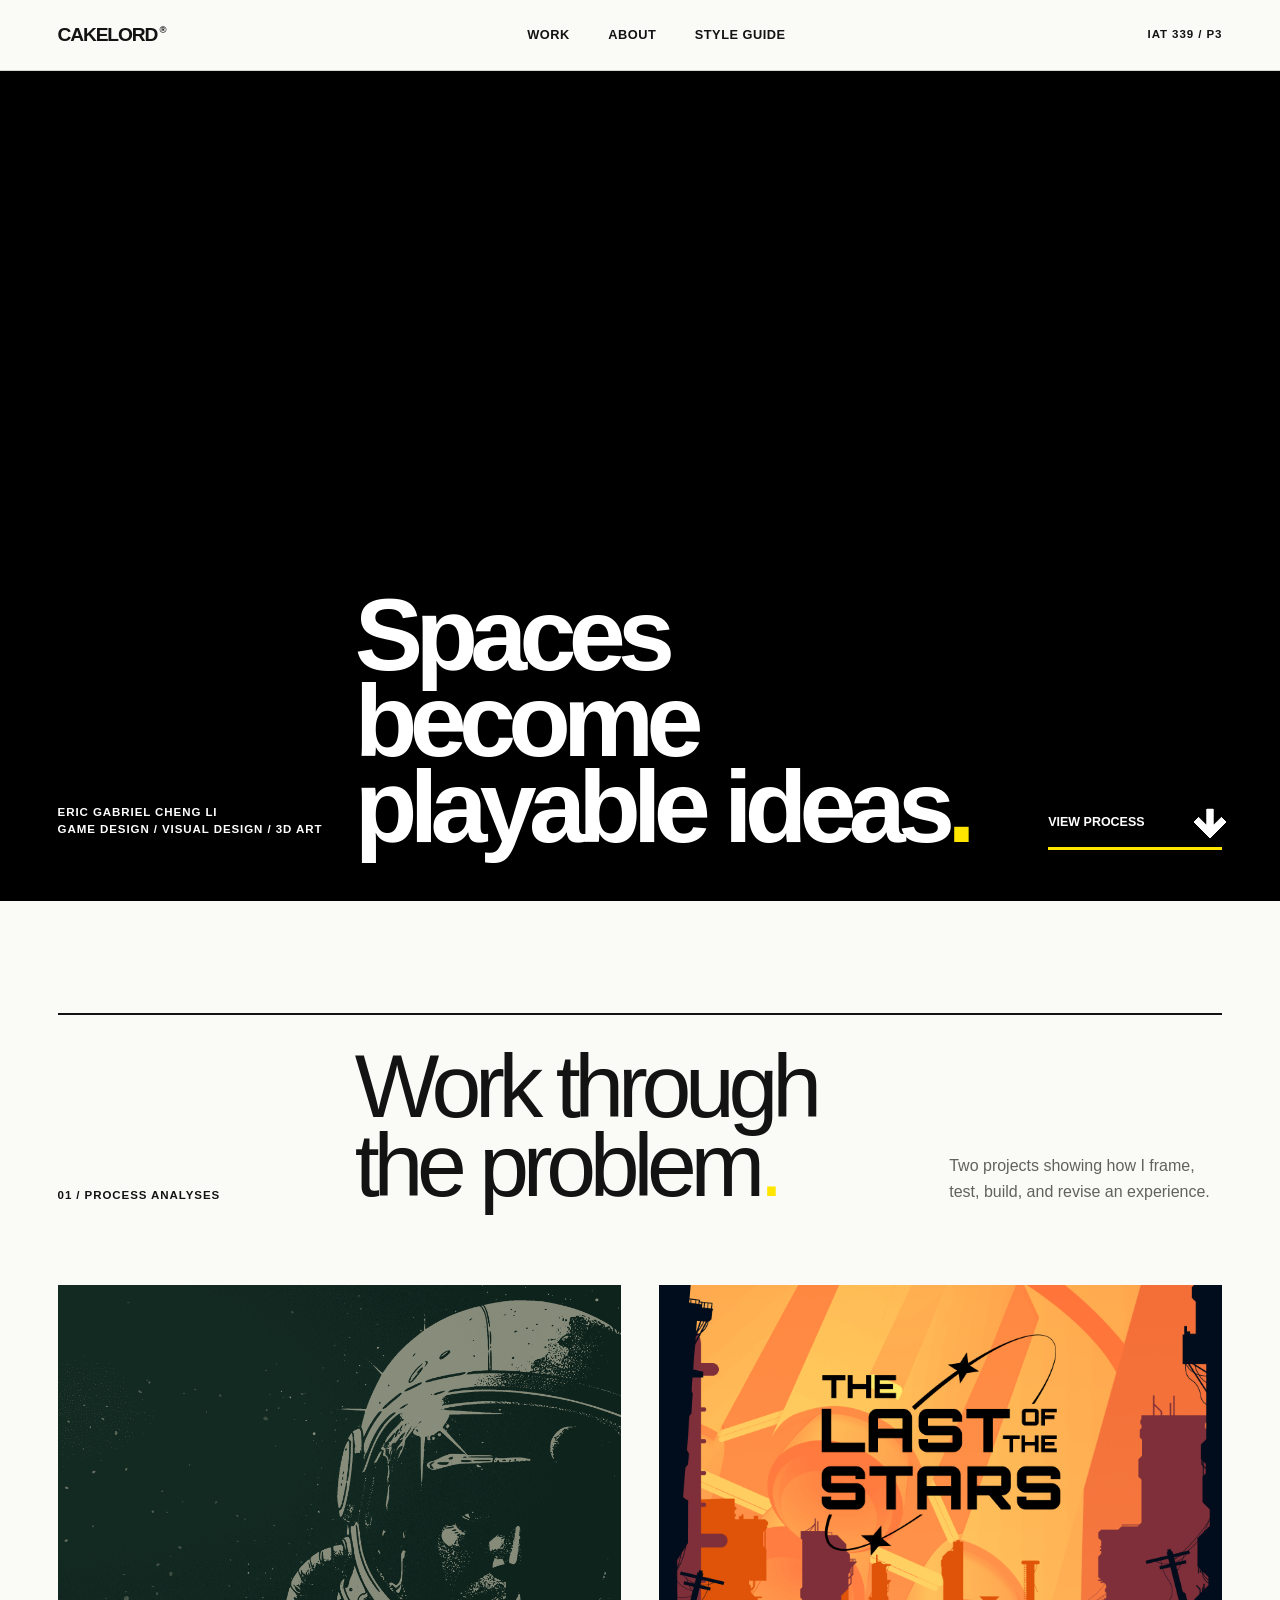
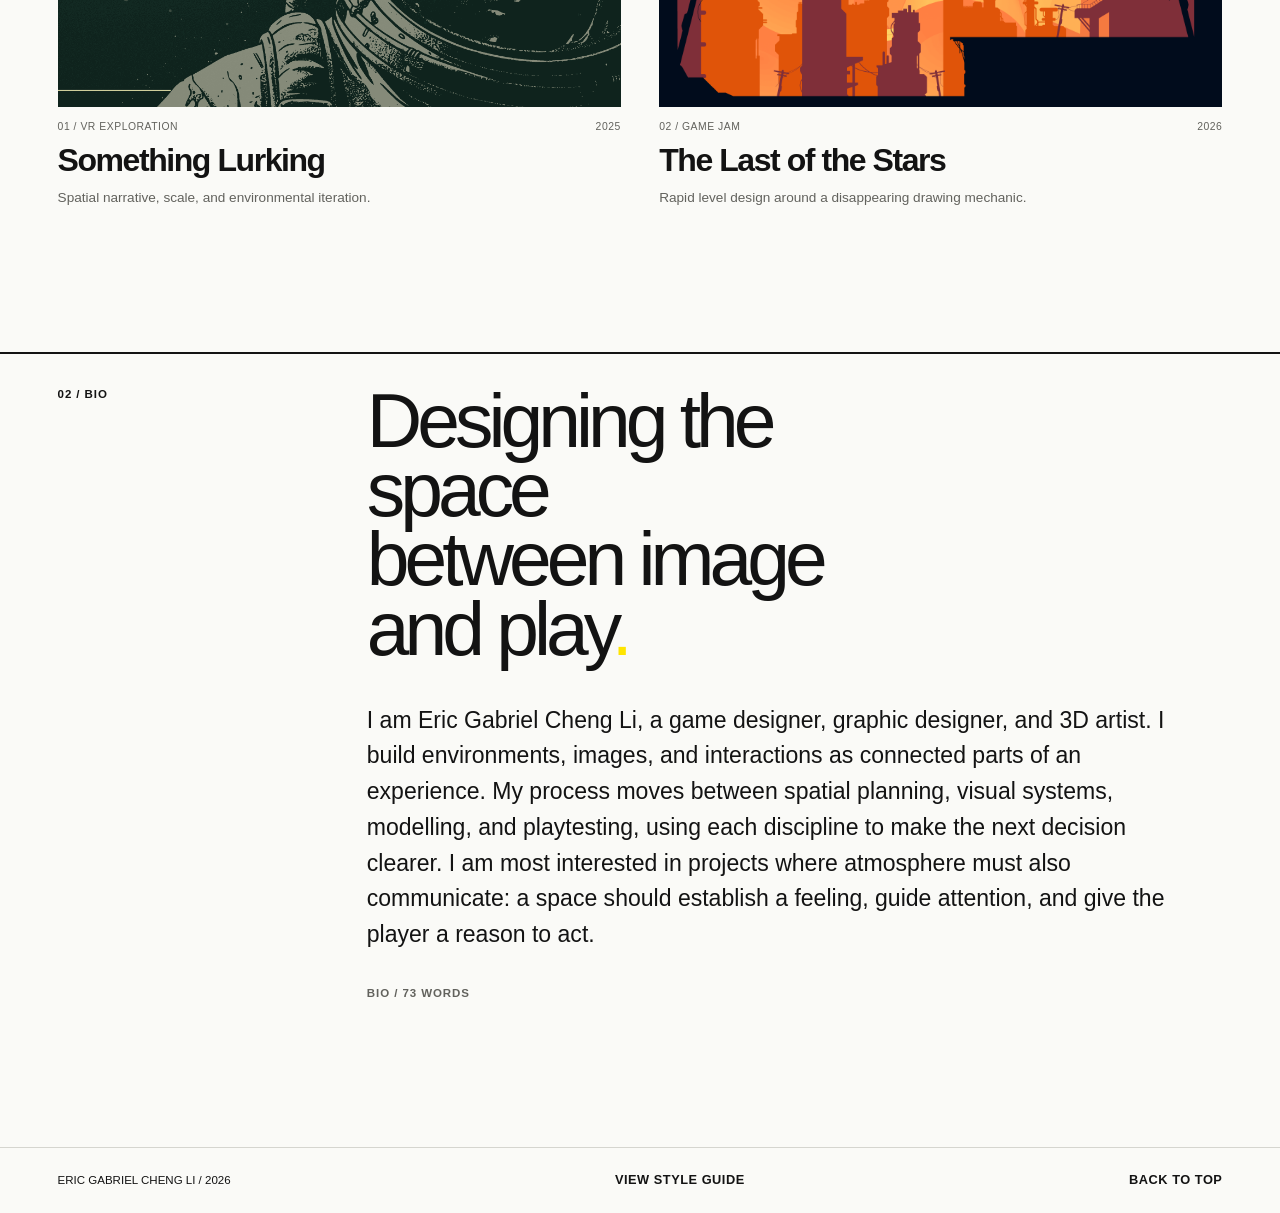
==== index.html @ be630c77 "Reuse style guide project card component" ====
<!doctype html><html lang="en"><head><meta charset="utf-8"><meta name="viewport" content="width=device-width,initial-scale=1"><meta name="description" content="Eric Gabriel Cheng Li — game design, graphic design, and 3D art portfolio process studies."><title>Eric Gabriel Cheng Li — Portfolio Process</title><link rel="icon" href="assets/union-arrow.svg" type="image/svg+xml"><link rel="stylesheet" href="css/site.css"></head><body>
<a class="skip-link" href="#main">Skip to content</a><header class="component-header formal-header" id="top"><a class="wordmark" href="index.html">CAKELORD<span>®</span></a><nav aria-label="Main navigation"><a href="#work">WORK</a><a href="#about">ABOUT</a><a href="style-guide.html">STYLE GUIDE</a></nav><span class="edition">IAT 339 / P3</span></header>
<main id="main"><section class="landing-hero" aria-labelledby="hero-title"><div class="hero-image hero-reel" aria-hidden="true"><figure class="hero-frame"><img src="assets/portfolio/something-lurking/interaction.gif" alt=""></figure><figure class="hero-frame"><img src="assets/portfolio/something-lurking/scale.gif" alt=""></figure><figure class="hero-frame"><img src="assets/portfolio/the-last-of-the-stars/cover.png" alt=""></figure><figure class="hero-frame"><img src="assets/portfolio/the-last-of-the-stars/gameplay-01.png" alt=""></figure></div><div class="hero-shade"></div><div class="hero-overlay"><p class="micro">ERIC GABRIEL CHENG LI<br>GAME DESIGN / VISUAL DESIGN / 3D ART</p><h1 id="hero-title">Spaces become<br>playable ideas<span>.</span></h1><a class="hero-scroll" href="#work">VIEW PROCESS <span class="svg-arrow arrow-down" aria-hidden="true"></span></a></div></section>
<section class="work-section" id="work" aria-labelledby="work-title"><header class="section-heading formal-section-heading"><span class="micro">01 / PROCESS ANALYSES</span><h2 id="work-title">Work through<br>the problem<span>.</span></h2><p>Two projects showing how I frame, test, build, and revise an experience.</p></header><div class="project-list"><a class="project-card" href="projects/something-lurking.html"><div class="project-image"><img src="assets/portfolio/something-lurking/overview.png" alt="Astronaut artwork and environment studies for Something Lurking"><span>VIEW PROJECT <i class="svg-arrow arrow-up-right" aria-hidden="true"></i></span></div><div class="project-meta"><span>01 / VR EXPLORATION</span><span>2025</span></div><h4>Something Lurking</h4><p>Spatial narrative, scale, and environmental iteration.</p></a><a class="project-card" href="projects/the-last-of-the-stars.html"><div class="project-image"><img src="assets/portfolio/the-last-of-the-stars/cover.png" alt="The Last of the Stars orange city title artwork"><span>VIEW PROJECT <i class="svg-arrow arrow-up-right" aria-hidden="true"></i></span></div><div class="project-meta"><span>02 / GAME JAM</span><span>2026</span></div><h4>The Last of the Stars</h4><p>Rapid level design around a disappearing drawing mechanic.</p></a></div></section>
<section class="bio-section" id="about" aria-labelledby="about-title"><span class="micro">02 / BIO</span><div><h2 id="about-title">Designing the space<br>between image and play<span>.</span></h2><p>I am Eric Gabriel Cheng Li, a game designer, graphic designer, and 3D artist. I build environments, images, and interactions as connected parts of an experience. My process moves between spatial planning, visual systems, modelling, and playtesting, using each discipline to make the next decision clearer. I am most interested in projects where atmosphere must also communicate: a space should establish a feeling, guide attention, and give the player a reason to act.</p><p class="word-count">BIO / 73 WORDS</p></div></section></main>
<footer class="site-footer"><span>ERIC GABRIEL CHENG LI / 2026</span><a href="style-guide.html">VIEW STYLE GUIDE</a><a href="#top">BACK TO TOP</a></footer></body></html>
---- css/site.css ----
:root{--paper:#fafaf7;--ink:#131313;--yellow:#ffe500;--line:#d5d5cf;--muted:#62625d;--gutter:4.5vw;--max:1680px}
*{box-sizing:border-box}html{scroll-behavior:smooth}body{margin:0;background:var(--paper);color:var(--ink);font-family:Arial,Helvetica,sans-serif;overflow-x:hidden}img{display:block;width:100%;height:auto}a{color:inherit;text-decoration:none}::selection{background:var(--yellow);color:var(--ink)}
.skip-link{position:fixed;top:-100px;left:1rem;z-index:100;padding:.8rem 1rem;background:var(--yellow);font-weight:700}.skip-link:focus{top:1rem}.formal-header,.site-footer{display:flex;align-items:center;justify-content:space-between;gap:2rem;padding:1.5rem var(--gutter);border-bottom:1px solid var(--line)}.formal-header nav{display:flex;gap:clamp(1rem,3vw,2.8rem)}.formal-header a,.site-footer a{font-size:.8rem;font-weight:700;letter-spacing:.04em}.formal-header nav a,.site-footer a{border-bottom:2px solid transparent}.formal-header nav a:hover,.formal-header nav a:focus-visible,.site-footer a:hover,.site-footer a:focus-visible{border-color:var(--yellow)}.wordmark{font-size:1.2rem!important;font-weight:900!important;letter-spacing:-.06em!important}.wordmark span{margin-left:.15rem;font-size:.6rem;vertical-align:top}.edition,.micro{font-size:.72rem;font-weight:700;line-height:1.5;letter-spacing:.08em}.svg-arrow{display:inline-block;width:1em;height:1em;background:currentColor;-webkit-mask:url('../assets/union-arrow.svg') center/contain no-repeat;mask:url('../assets/union-arrow.svg') center/contain no-repeat}.arrow-down{transform:rotate(135deg)}
.landing-hero{position:relative;min-height:calc(100svh - 70px);overflow:hidden;background:#000;color:#fff}.hero-reel,.hero-shade,.hero-frame{position:absolute;inset:0}.hero-frame{margin:0;opacity:0;transform:scale(1.03);animation:hero-cycle 16.8s infinite}.hero-frame:nth-child(2){animation-delay:4.2s}.hero-frame:nth-child(3){animation-delay:8.4s}.hero-frame:nth-child(4){animation-delay:12.6s}.hero-frame img{width:100%;height:100%;object-fit:cover}.hero-shade{background:linear-gradient(180deg,rgba(0,0,0,.14),rgba(0,0,0,.78))}.hero-overlay{position:absolute;inset:auto var(--gutter) 4vw;z-index:2;display:grid;grid-template-columns:repeat(12,minmax(0,1fr));gap:1.5rem;align-items:end}.hero-overlay>p{grid-column:1/4}.hero-overlay h1{grid-column:4/11;margin:0;font-size:clamp(4rem,8vw,9.5rem);font-weight:600;line-height:.84;letter-spacing:-.075em}.hero-overlay h1 span,.formal-section-heading h2 span,.bio-section h2 span{color:var(--yellow)}.hero-scroll{grid-column:11/-1;display:flex;align-items:center;justify-content:space-between;gap:.75rem;padding:.8rem 0;border-bottom:3px solid var(--yellow);font-size:.78rem;font-weight:800}.hero-scroll .svg-arrow{width:1.5rem;height:1.5rem}@keyframes hero-cycle{0%{opacity:0;transform:scale(1.03)}5%,25%{opacity:1;transform:scale(1)}30%,100%{opacity:0;transform:scale(1)}}
.work-section,.bio-section,.case-study{max-width:var(--max);margin:0 auto;padding-left:var(--gutter);padding-right:var(--gutter)}.work-section{padding-top:7rem;padding-bottom:9rem}.formal-section-heading{display:grid;grid-template-columns:repeat(12,minmax(0,1fr));gap:1.5rem;align-items:end;padding:2rem 0 5rem;border-top:2px solid var(--ink)}.formal-section-heading>.micro{grid-column:1/4}.formal-section-heading h2{grid-column:4/10;margin:0;font-size:clamp(3.5rem,7vw,8rem);font-weight:500;line-height:.88;letter-spacing:-.07em}.formal-section-heading>p{grid-column:10/-1;margin:0;color:var(--muted);font-size:1rem;line-height:1.6}.project-list{display:grid;grid-template-columns:repeat(2,minmax(0,1fr));gap:clamp(1.5rem,3vw,3rem)}.project-card{min-width:0}.project-image{position:relative;display:flex;align-items:flex-end;aspect-ratio:4/3;overflow:hidden;padding:1.2rem;background:var(--ink)}.project-image img{position:absolute;inset:0;width:100%;height:100%;object-fit:cover;transition:transform .45s ease}.project-image span{position:relative;z-index:1;display:inline-flex;align-items:center;gap:.45rem;transform:translateY(180%);background:var(--yellow);padding:.7rem .9rem;font-size:.7rem;font-weight:800;transition:transform .25s}.project-card:hover .project-image span,.project-card:focus-visible .project-image span{transform:none}.project-card:hover .project-image img,.project-card:focus-visible .project-image img{transform:scale(1.025)}.project-meta{display:flex;justify-content:space-between;margin:.9rem 0 .6rem;color:var(--muted);font-size:.65rem;letter-spacing:.05em}.project-card h4{margin:0;font-size:clamp(1.4rem,2.5vw,2.2rem);letter-spacing:-.045em}.project-card p{margin:.55rem 0 0;color:var(--muted);font-size:.85rem;line-height:1.5}.bio-section{display:grid;grid-template-columns:3fr 9fr;gap:1.5rem;padding-top:2rem;padding-bottom:9rem;border-top:2px solid var(--ink)}.bio-section h2{max-width:13ch;margin:0 0 2.5rem;font-size:clamp(3rem,6vw,7rem);font-weight:500;line-height:.9;letter-spacing:-.065em}.bio-section p{max-width:52rem;margin:0;font-size:clamp(1.15rem,1.8vw,1.55rem);line-height:1.55}.bio-section .word-count{margin-top:2rem;color:var(--muted);font-size:.72rem;font-weight:700;letter-spacing:.08em}.site-footer{border-top:1px solid var(--line);border-bottom:0;font-size:.72rem}
.case-study{padding-top:4rem}.case-hero{border-top:2px solid var(--ink)}.case-title{display:grid;grid-template-columns:repeat(12,minmax(0,1fr));gap:1.5rem;padding:1.5rem 0 4rem}.case-title>.micro{grid-column:1/4}.case-title h1{grid-column:4/-1;margin:0;font-size:clamp(4.5rem,9vw,10rem);font-weight:500;line-height:.82;letter-spacing:-.08em}.case-title>p:last-child{grid-column:4/10;margin:0;font-size:clamp(1.15rem,2vw,1.55rem);line-height:1.5}.case-facts-demo{display:grid;grid-template-columns:repeat(3,1fr);gap:1.5rem;margin:0 0 4rem;padding:1.5rem 0;border-top:1px solid var(--line);border-bottom:1px solid var(--line)}.case-facts-demo dt{margin-bottom:.7rem;font-size:.72rem;font-weight:700;letter-spacing:.06em}.case-facts-demo dd{margin:0;font-size:1rem;line-height:1.5}.case-cover{margin:0}.case-cover img{aspect-ratio:16/9;object-fit:cover}.case-cover figcaption,.process-gallery figcaption{display:flex;justify-content:space-between;gap:1rem;padding:.8rem 0;border-bottom:1px solid var(--line);color:var(--muted);font-size:.72rem;letter-spacing:.06em}.analysis-block{display:grid;grid-template-columns:3fr 9fr;gap:1.5rem;padding:7rem 0;border-bottom:1px solid var(--line)}.analysis-block aside{display:flex;min-height:100%;flex-direction:column;justify-content:space-between}.analysis-count{color:var(--muted);font-size:.72rem;font-weight:700;letter-spacing:.06em}.analysis-copy{max-width:58rem}.analysis-copy h2{margin:0 0 2.5rem;font-size:clamp(3rem,6vw,6rem);font-weight:500;line-height:.92;letter-spacing:-.065em}.analysis-copy p{margin:0 0 1.4rem;font-size:1.08rem;line-height:1.72}.process-gallery{display:grid;grid-template-columns:repeat(2,minmax(0,1fr));gap:3rem 1.5rem;padding:6rem 0}.process-gallery figure{margin:0}.process-gallery .wide{grid-column:1/-1}.process-gallery img{aspect-ratio:4/3;object-fit:cover}.process-gallery .wide img{aspect-ratio:16/9}.next-project{display:grid;grid-template-columns:3fr 9fr;gap:1.5rem;align-items:center;padding:2rem 0 5rem;border-top:2px solid var(--ink)}.next-project span{font-size:.72rem;font-weight:700;letter-spacing:.06em}.next-project strong{font-size:clamp(2.5rem,6vw,6rem);font-weight:500;letter-spacing:-.06em}.next-project>span:last-child{justify-self:end;width:2rem;height:2rem}.next-project:hover,.next-project:focus-visible{background:var(--yellow)}
@media(max-width:900px){.edition{display:none}.hero-overlay>p{grid-column:1/5}.hero-overlay h1{grid-column:1/11}.hero-scroll{grid-column:10/-1}.formal-section-heading h2{grid-column:4/-1}.formal-section-heading>p{grid-column:4/10;margin-top:1rem}.case-title h1,.case-title>p:last-child{grid-column:4/-1}}
@media(max-width:650px){:root{--gutter:5vw}.formal-header{flex-wrap:wrap;gap:1rem}.formal-header nav{order:3;width:100%;justify-content:space-between}.landing-hero{min-height:78svh}.hero-overlay{display:block;bottom:6vw}.hero-overlay h1{margin:1.5rem 0;font-size:16vw}.hero-scroll{max-width:11rem}.hero-counter{top:1rem}.formal-section-heading,.bio-section,.case-title,.analysis-block,.next-project{display:block}.work-section{padding-top:5rem;padding-bottom:6rem}.formal-section-heading h2{margin:1.5rem 0}.project-list{grid-template-columns:1fr;gap:4rem}.bio-section>.micro,.analysis-block aside .micro{display:block;margin-bottom:2rem}.case-study{padding-top:2rem}.case-title h1{margin:2rem 0}.case-facts-demo{grid-template-columns:1fr;gap:1.5rem}.analysis-block{padding:4rem 0}.analysis-block aside{display:block}.analysis-count{margin:0 0 2rem}.process-gallery{grid-template-columns:1fr;padding:4rem 0}.process-gallery .wide{grid-column:auto}.process-gallery .wide img{aspect-ratio:4/3}.next-project>span:first-child{display:block;margin-bottom:1rem}.site-footer{align-items:flex-start;flex-direction:column}}
@media(prefers-reduced-motion:reduce){html{scroll-behavior:auto}.project-card img{transition:none}.hero-frame{display:none;animation:none;transform:none}.hero-frame:first-child{display:block;opacity:1}}
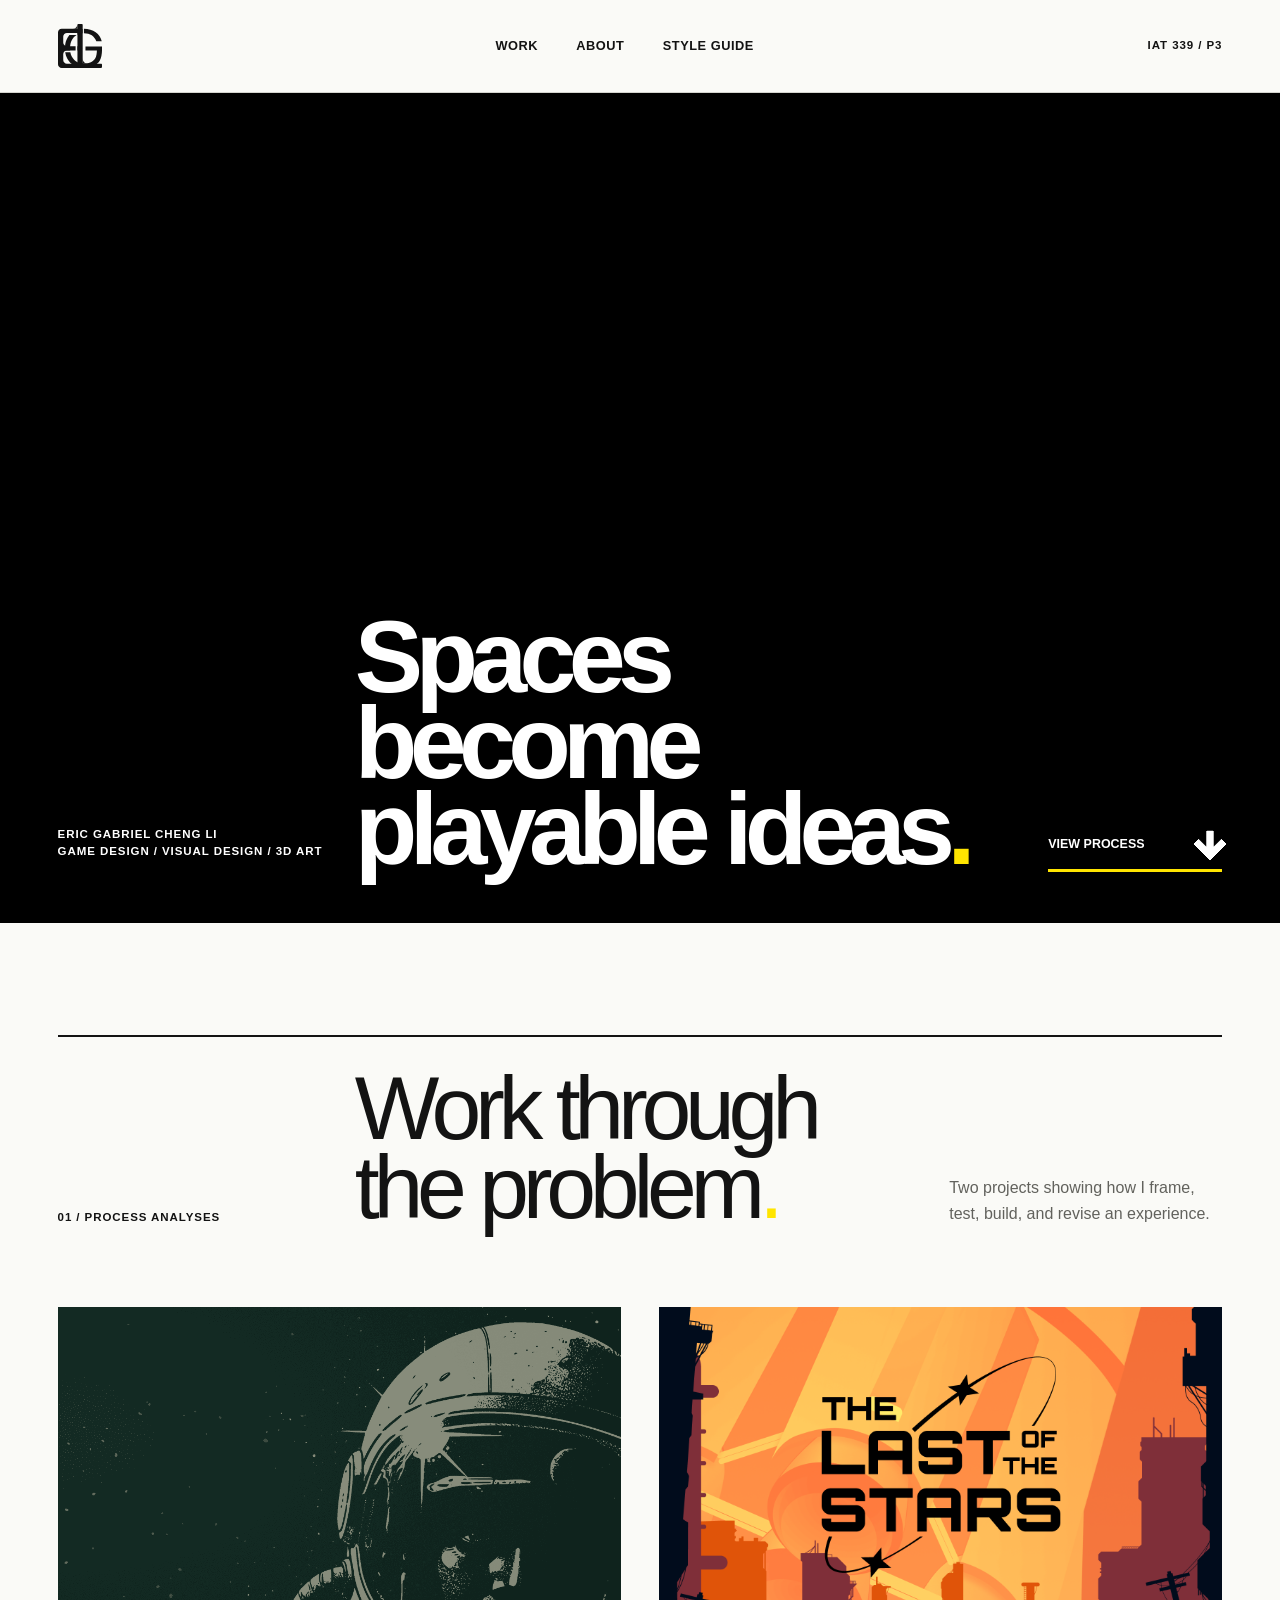
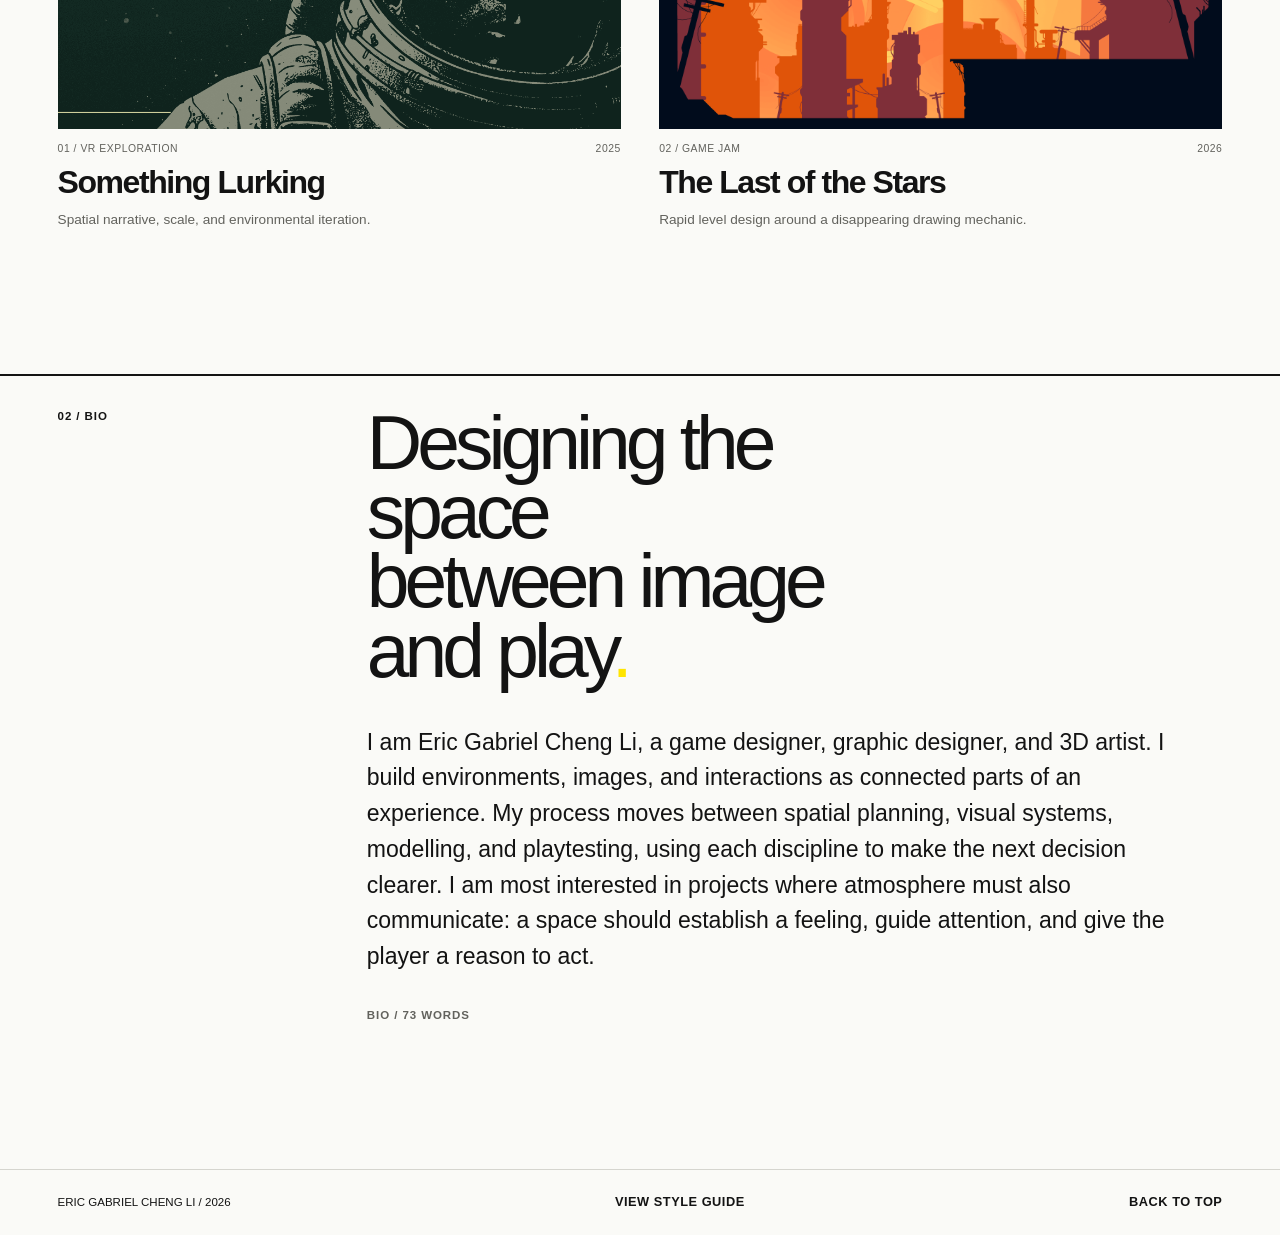
==== commit a0c0358f: "Use EG logo and favicon across the site" ====
--- a/index.html
+++ b/index.html
@@ -1,5 +1,5 @@
-<!doctype html><html lang="en"><head><meta charset="utf-8"><meta name="viewport" content="width=device-width,initial-scale=1"><meta name="description" content="Eric Gabriel Cheng Li — game design, graphic design, and 3D art portfolio process studies."><title>Eric Gabriel Cheng Li — Portfolio Process</title><link rel="icon" href="assets/union-arrow.svg" type="image/svg+xml"><link rel="stylesheet" href="css/site.css"></head><body>
-<a class="skip-link" href="#main">Skip to content</a><header class="component-header formal-header" id="top"><a class="wordmark" href="index.html">CAKELORD<span>®</span></a><nav aria-label="Main navigation"><a href="#work">WORK</a><a href="#about">ABOUT</a><a href="style-guide.html">STYLE GUIDE</a></nav><span class="edition">IAT 339 / P3</span></header>
+<!doctype html><html lang="en"><head><meta charset="utf-8"><meta name="viewport" content="width=device-width,initial-scale=1"><meta name="description" content="Eric Gabriel Cheng Li — game design, graphic design, and 3D art portfolio process studies."><title>Eric Gabriel Cheng Li — Portfolio Process</title><link rel="icon" href="assets/favicon.svg" type="image/svg+xml"><link rel="stylesheet" href="css/site.css"></head><body>
+<a class="skip-link" href="#main">Skip to content</a><header class="component-header formal-header" id="top"><a class="wordmark" href="index.html" aria-label="Eric Gabriel Cheng Li — home"><img src="assets/logo.svg" alt=""></a><nav aria-label="Main navigation"><a href="#work">WORK</a><a href="#about">ABOUT</a><a href="style-guide.html">STYLE GUIDE</a></nav><span class="edition">IAT 339 / P3</span></header>
 <main id="main"><section class="landing-hero" aria-labelledby="hero-title"><div class="hero-image hero-reel" aria-hidden="true"><figure class="hero-frame"><img src="assets/portfolio/something-lurking/interaction.gif" alt=""></figure><figure class="hero-frame"><img src="assets/portfolio/something-lurking/scale.gif" alt=""></figure><figure class="hero-frame"><img src="assets/portfolio/the-last-of-the-stars/cover.png" alt=""></figure><figure class="hero-frame"><img src="assets/portfolio/the-last-of-the-stars/gameplay-01.png" alt=""></figure></div><div class="hero-shade"></div><div class="hero-overlay"><p class="micro">ERIC GABRIEL CHENG LI<br>GAME DESIGN / VISUAL DESIGN / 3D ART</p><h1 id="hero-title">Spaces become<br>playable ideas<span>.</span></h1><a class="hero-scroll" href="#work">VIEW PROCESS <span class="svg-arrow arrow-down" aria-hidden="true"></span></a></div></section>
 <section class="work-section" id="work" aria-labelledby="work-title"><header class="section-heading formal-section-heading"><span class="micro">01 / PROCESS ANALYSES</span><h2 id="work-title">Work through<br>the problem<span>.</span></h2><p>Two projects showing how I frame, test, build, and revise an experience.</p></header><div class="project-list"><a class="project-card" href="projects/something-lurking.html"><div class="project-image"><img src="assets/portfolio/something-lurking/overview.png" alt="Astronaut artwork and environment studies for Something Lurking"><span>VIEW PROJECT <i class="svg-arrow arrow-up-right" aria-hidden="true"></i></span></div><div class="project-meta"><span>01 / VR EXPLORATION</span><span>2025</span></div><h4>Something Lurking</h4><p>Spatial narrative, scale, and environmental iteration.</p></a><a class="project-card" href="projects/the-last-of-the-stars.html"><div class="project-image"><img src="assets/portfolio/the-last-of-the-stars/cover.png" alt="The Last of the Stars orange city title artwork"><span>VIEW PROJECT <i class="svg-arrow arrow-up-right" aria-hidden="true"></i></span></div><div class="project-meta"><span>02 / GAME JAM</span><span>2026</span></div><h4>The Last of the Stars</h4><p>Rapid level design around a disappearing drawing mechanic.</p></a></div></section>
 <section class="bio-section" id="about" aria-labelledby="about-title"><span class="micro">02 / BIO</span><div><h2 id="about-title">Designing the space<br>between image and play<span>.</span></h2><p>I am Eric Gabriel Cheng Li, a game designer, graphic designer, and 3D artist. I build environments, images, and interactions as connected parts of an experience. My process moves between spatial planning, visual systems, modelling, and playtesting, using each discipline to make the next decision clearer. I am most interested in projects where atmosphere must also communicate: a space should establish a feeling, guide attention, and give the player a reason to act.</p><p class="word-count">BIO / 73 WORDS</p></div></section></main>
--- a/css/site.css
+++ b/css/site.css
@@ -1,6 +1,6 @@
 :root{--paper:#fafaf7;--ink:#131313;--yellow:#ffe500;--line:#d5d5cf;--muted:#62625d;--gutter:4.5vw;--max:1680px}
 *{box-sizing:border-box}html{scroll-behavior:smooth}body{margin:0;background:var(--paper);color:var(--ink);font-family:Arial,Helvetica,sans-serif;overflow-x:hidden}img{display:block;width:100%;height:auto}a{color:inherit;text-decoration:none}::selection{background:var(--yellow);color:var(--ink)}
-.skip-link{position:fixed;top:-100px;left:1rem;z-index:100;padding:.8rem 1rem;background:var(--yellow);font-weight:700}.skip-link:focus{top:1rem}.formal-header,.site-footer{display:flex;align-items:center;justify-content:space-between;gap:2rem;padding:1.5rem var(--gutter);border-bottom:1px solid var(--line)}.formal-header nav{display:flex;gap:clamp(1rem,3vw,2.8rem)}.formal-header a,.site-footer a{font-size:.8rem;font-weight:700;letter-spacing:.04em}.formal-header nav a,.site-footer a{border-bottom:2px solid transparent}.formal-header nav a:hover,.formal-header nav a:focus-visible,.site-footer a:hover,.site-footer a:focus-visible{border-color:var(--yellow)}.wordmark{font-size:1.2rem!important;font-weight:900!important;letter-spacing:-.06em!important}.wordmark span{margin-left:.15rem;font-size:.6rem;vertical-align:top}.edition,.micro{font-size:.72rem;font-weight:700;line-height:1.5;letter-spacing:.08em}.svg-arrow{display:inline-block;width:1em;height:1em;background:currentColor;-webkit-mask:url('../assets/union-arrow.svg') center/contain no-repeat;mask:url('../assets/union-arrow.svg') center/contain no-repeat}.arrow-down{transform:rotate(135deg)}
+.skip-link{position:fixed;top:-100px;left:1rem;z-index:100;padding:.8rem 1rem;background:var(--yellow);font-weight:700}.skip-link:focus{top:1rem}.formal-header,.site-footer{display:flex;align-items:center;justify-content:space-between;gap:2rem;padding:1.5rem var(--gutter);border-bottom:1px solid var(--line)}.formal-header nav{display:flex;gap:clamp(1rem,3vw,2.8rem)}.formal-header a,.site-footer a{font-size:.8rem;font-weight:700;letter-spacing:.04em}.formal-header nav a,.site-footer a{border-bottom:2px solid transparent}.formal-header nav a:hover,.formal-header nav a:focus-visible,.site-footer a:hover,.site-footer a:focus-visible{border-color:var(--yellow)}.wordmark{display:block;width:2.75rem;height:2.75rem;flex:0 0 auto}.wordmark img{width:100%;height:100%;object-fit:contain}.edition,.micro{font-size:.72rem;font-weight:700;line-height:1.5;letter-spacing:.08em}.svg-arrow{display:inline-block;width:1em;height:1em;background:currentColor;-webkit-mask:url('../assets/union-arrow.svg') center/contain no-repeat;mask:url('../assets/union-arrow.svg') center/contain no-repeat}.arrow-down{transform:rotate(135deg)}
 .landing-hero{position:relative;min-height:calc(100svh - 70px);overflow:hidden;background:#000;color:#fff}.hero-reel,.hero-shade,.hero-frame{position:absolute;inset:0}.hero-frame{margin:0;opacity:0;transform:scale(1.03);animation:hero-cycle 16.8s infinite}.hero-frame:nth-child(2){animation-delay:4.2s}.hero-frame:nth-child(3){animation-delay:8.4s}.hero-frame:nth-child(4){animation-delay:12.6s}.hero-frame img{width:100%;height:100%;object-fit:cover}.hero-shade{background:linear-gradient(180deg,rgba(0,0,0,.14),rgba(0,0,0,.78))}.hero-overlay{position:absolute;inset:auto var(--gutter) 4vw;z-index:2;display:grid;grid-template-columns:repeat(12,minmax(0,1fr));gap:1.5rem;align-items:end}.hero-overlay>p{grid-column:1/4}.hero-overlay h1{grid-column:4/11;margin:0;font-size:clamp(4rem,8vw,9.5rem);font-weight:600;line-height:.84;letter-spacing:-.075em}.hero-overlay h1 span,.formal-section-heading h2 span,.bio-section h2 span{color:var(--yellow)}.hero-scroll{grid-column:11/-1;display:flex;align-items:center;justify-content:space-between;gap:.75rem;padding:.8rem 0;border-bottom:3px solid var(--yellow);font-size:.78rem;font-weight:800}.hero-scroll .svg-arrow{width:1.5rem;height:1.5rem}@keyframes hero-cycle{0%{opacity:0;transform:scale(1.03)}5%,25%{opacity:1;transform:scale(1)}30%,100%{opacity:0;transform:scale(1)}}
 .work-section,.bio-section,.case-study{max-width:var(--max);margin:0 auto;padding-left:var(--gutter);padding-right:var(--gutter)}.work-section{padding-top:7rem;padding-bottom:9rem}.formal-section-heading{display:grid;grid-template-columns:repeat(12,minmax(0,1fr));gap:1.5rem;align-items:end;padding:2rem 0 5rem;border-top:2px solid var(--ink)}.formal-section-heading>.micro{grid-column:1/4}.formal-section-heading h2{grid-column:4/10;margin:0;font-size:clamp(3.5rem,7vw,8rem);font-weight:500;line-height:.88;letter-spacing:-.07em}.formal-section-heading>p{grid-column:10/-1;margin:0;color:var(--muted);font-size:1rem;line-height:1.6}.project-list{display:grid;grid-template-columns:repeat(2,minmax(0,1fr));gap:clamp(1.5rem,3vw,3rem)}.project-card{min-width:0}.project-image{position:relative;display:flex;align-items:flex-end;aspect-ratio:4/3;overflow:hidden;padding:1.2rem;background:var(--ink)}.project-image img{position:absolute;inset:0;width:100%;height:100%;object-fit:cover;transition:transform .45s ease}.project-image span{position:relative;z-index:1;display:inline-flex;align-items:center;gap:.45rem;transform:translateY(180%);background:var(--yellow);padding:.7rem .9rem;font-size:.7rem;font-weight:800;transition:transform .25s}.project-card:hover .project-image span,.project-card:focus-visible .project-image span{transform:none}.project-card:hover .project-image img,.project-card:focus-visible .project-image img{transform:scale(1.025)}.project-meta{display:flex;justify-content:space-between;margin:.9rem 0 .6rem;color:var(--muted);font-size:.65rem;letter-spacing:.05em}.project-card h4{margin:0;font-size:clamp(1.4rem,2.5vw,2.2rem);letter-spacing:-.045em}.project-card p{margin:.55rem 0 0;color:var(--muted);font-size:.85rem;line-height:1.5}.bio-section{display:grid;grid-template-columns:3fr 9fr;gap:1.5rem;padding-top:2rem;padding-bottom:9rem;border-top:2px solid var(--ink)}.bio-section h2{max-width:13ch;margin:0 0 2.5rem;font-size:clamp(3rem,6vw,7rem);font-weight:500;line-height:.9;letter-spacing:-.065em}.bio-section p{max-width:52rem;margin:0;font-size:clamp(1.15rem,1.8vw,1.55rem);line-height:1.55}.bio-section .word-count{margin-top:2rem;color:var(--muted);font-size:.72rem;font-weight:700;letter-spacing:.08em}.site-footer{border-top:1px solid var(--line);border-bottom:0;font-size:.72rem}
 .case-study{padding-top:4rem}.case-hero{border-top:2px solid var(--ink)}.case-title{display:grid;grid-template-columns:repeat(12,minmax(0,1fr));gap:1.5rem;padding:1.5rem 0 4rem}.case-title>.micro{grid-column:1/4}.case-title h1{grid-column:4/-1;margin:0;font-size:clamp(4.5rem,9vw,10rem);font-weight:500;line-height:.82;letter-spacing:-.08em}.case-title>p:last-child{grid-column:4/10;margin:0;font-size:clamp(1.15rem,2vw,1.55rem);line-height:1.5}.case-facts-demo{display:grid;grid-template-columns:repeat(3,1fr);gap:1.5rem;margin:0 0 4rem;padding:1.5rem 0;border-top:1px solid var(--line);border-bottom:1px solid var(--line)}.case-facts-demo dt{margin-bottom:.7rem;font-size:.72rem;font-weight:700;letter-spacing:.06em}.case-facts-demo dd{margin:0;font-size:1rem;line-height:1.5}.case-cover{margin:0}.case-cover img{aspect-ratio:16/9;object-fit:cover}.case-cover figcaption,.process-gallery figcaption{display:flex;justify-content:space-between;gap:1rem;padding:.8rem 0;border-bottom:1px solid var(--line);color:var(--muted);font-size:.72rem;letter-spacing:.06em}.analysis-block{display:grid;grid-template-columns:3fr 9fr;gap:1.5rem;padding:7rem 0;border-bottom:1px solid var(--line)}.analysis-block aside{display:flex;min-height:100%;flex-direction:column;justify-content:space-between}.analysis-count{color:var(--muted);font-size:.72rem;font-weight:700;letter-spacing:.06em}.analysis-copy{max-width:58rem}.analysis-copy h2{margin:0 0 2.5rem;font-size:clamp(3rem,6vw,6rem);font-weight:500;line-height:.92;letter-spacing:-.065em}.analysis-copy p{margin:0 0 1.4rem;font-size:1.08rem;line-height:1.72}.process-gallery{display:grid;grid-template-columns:repeat(2,minmax(0,1fr));gap:3rem 1.5rem;padding:6rem 0}.process-gallery figure{margin:0}.process-gallery .wide{grid-column:1/-1}.process-gallery img{aspect-ratio:4/3;object-fit:cover}.process-gallery .wide img{aspect-ratio:16/9}.next-project{display:grid;grid-template-columns:3fr 9fr;gap:1.5rem;align-items:center;padding:2rem 0 5rem;border-top:2px solid var(--ink)}.next-project span{font-size:.72rem;font-weight:700;letter-spacing:.06em}.next-project strong{font-size:clamp(2.5rem,6vw,6rem);font-weight:500;letter-spacing:-.06em}.next-project>span:last-child{justify-self:end;width:2rem;height:2rem}.next-project:hover,.next-project:focus-visible{background:var(--yellow)}
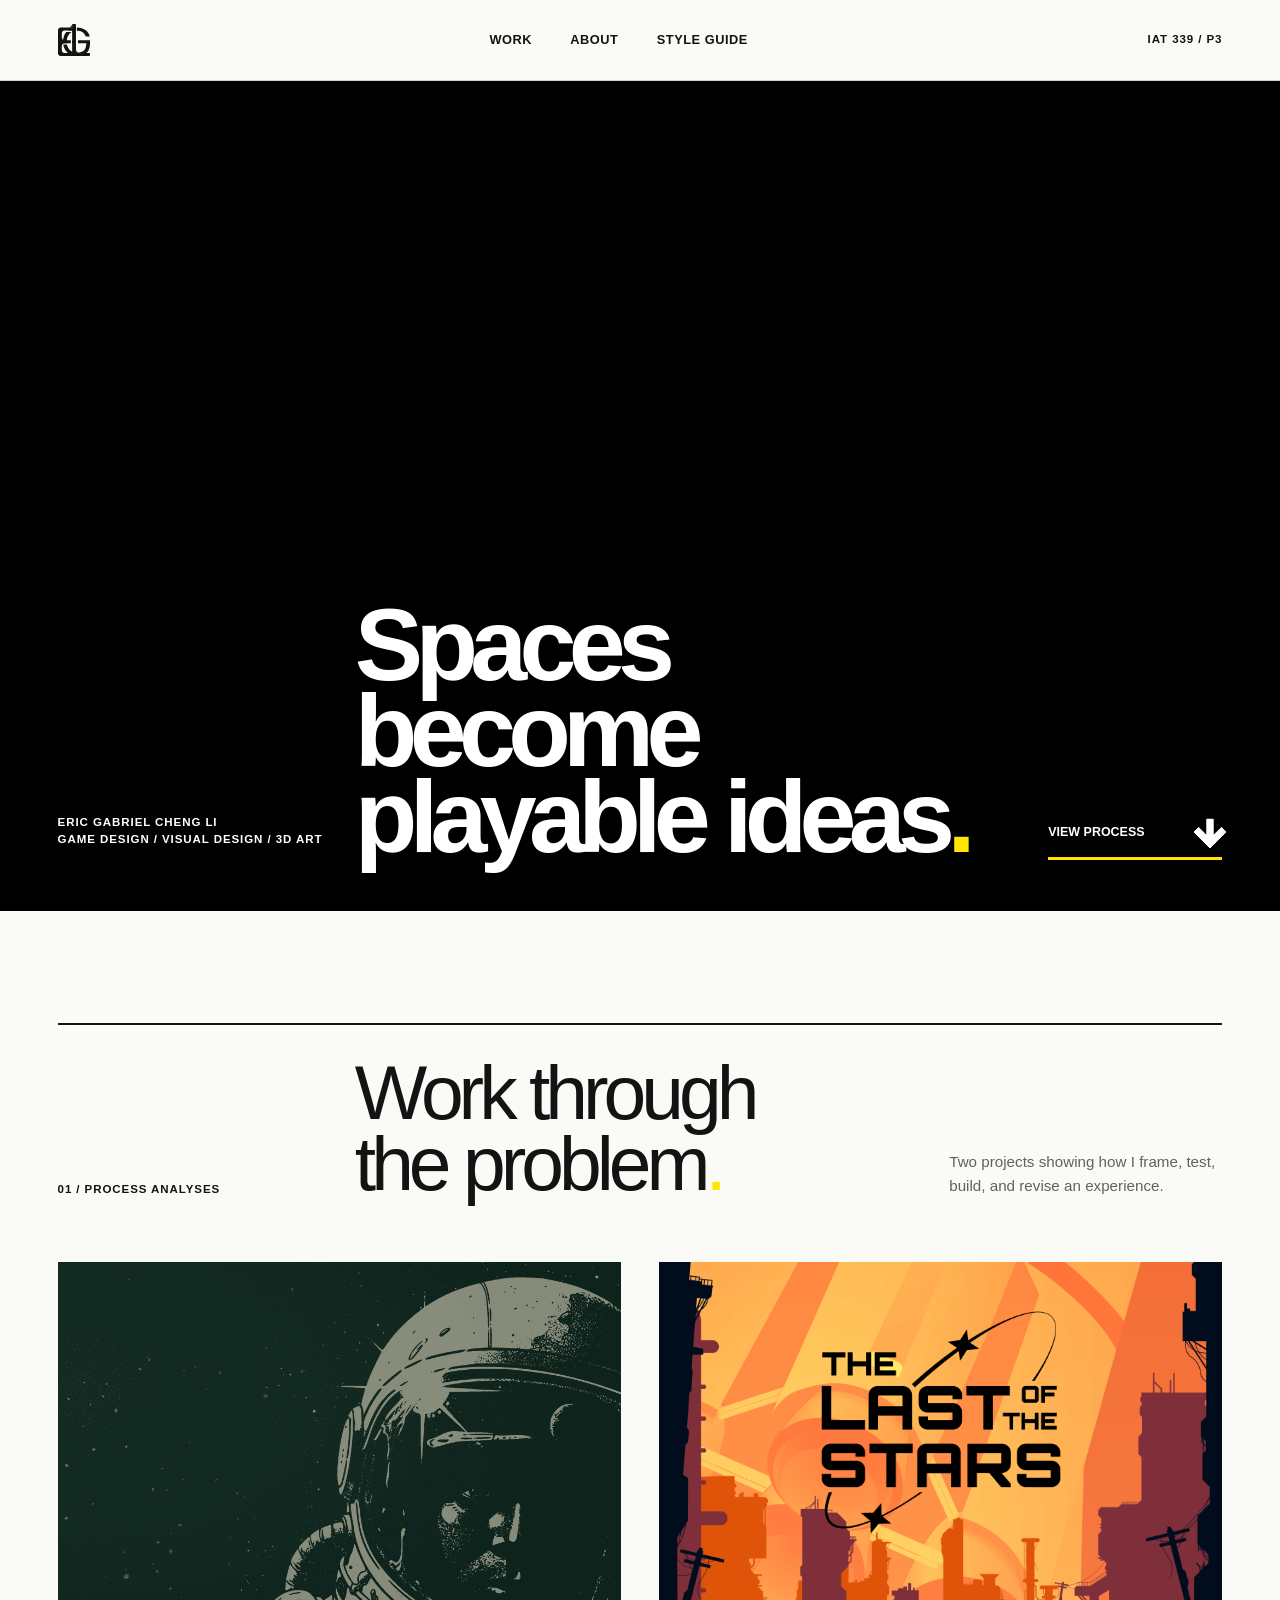
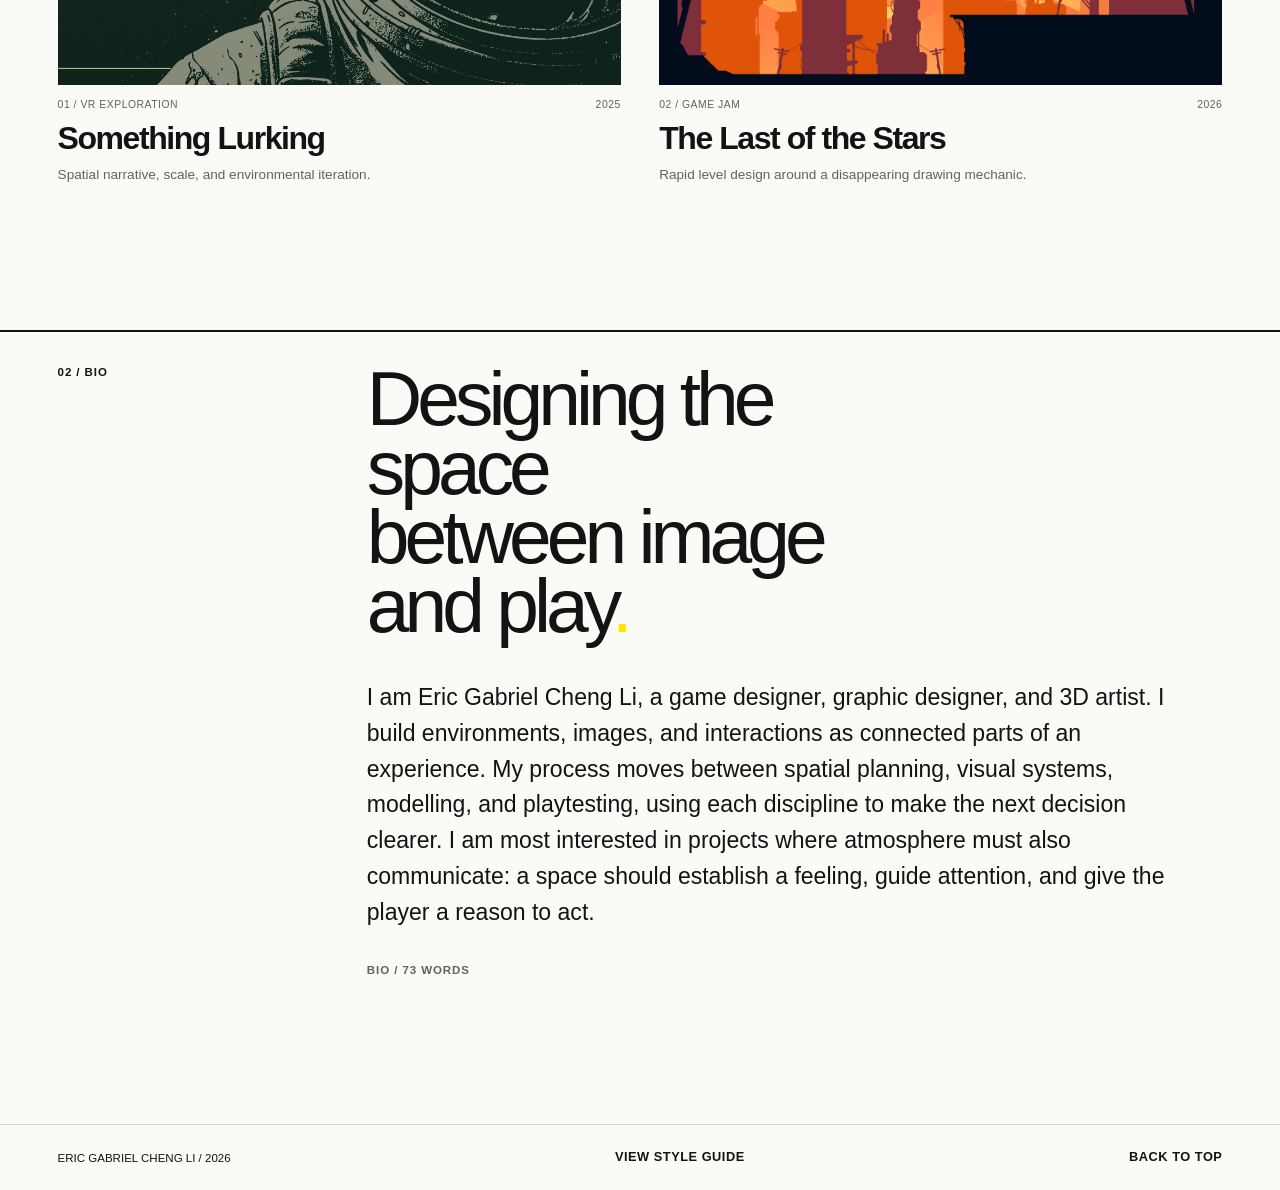
==== commit 8d72ab9a: "Unify site styles and project navigation" ====
--- a/index.html
+++ b/index.html
@@ -1,6 +1,137 @@
-<!doctype html><html lang="en"><head><meta charset="utf-8"><meta name="viewport" content="width=device-width,initial-scale=1"><meta name="description" content="Eric Gabriel Cheng Li — game design, graphic design, and 3D art portfolio process studies."><title>Eric Gabriel Cheng Li — Portfolio Process</title><link rel="icon" href="assets/favicon.svg" type="image/svg+xml"><link rel="stylesheet" href="css/site.css"></head><body>
-<a class="skip-link" href="#main">Skip to content</a><header class="component-header formal-header" id="top"><a class="wordmark" href="index.html" aria-label="Eric Gabriel Cheng Li — home"><img src="assets/logo.svg" alt=""></a><nav aria-label="Main navigation"><a href="#work">WORK</a><a href="#about">ABOUT</a><a href="style-guide.html">STYLE GUIDE</a></nav><span class="edition">IAT 339 / P3</span></header>
-<main id="main"><section class="landing-hero" aria-labelledby="hero-title"><div class="hero-image hero-reel" aria-hidden="true"><figure class="hero-frame"><img src="assets/portfolio/something-lurking/interaction.gif" alt=""></figure><figure class="hero-frame"><img src="assets/portfolio/something-lurking/scale.gif" alt=""></figure><figure class="hero-frame"><img src="assets/portfolio/the-last-of-the-stars/cover.png" alt=""></figure><figure class="hero-frame"><img src="assets/portfolio/the-last-of-the-stars/gameplay-01.png" alt=""></figure></div><div class="hero-shade"></div><div class="hero-overlay"><p class="micro">ERIC GABRIEL CHENG LI<br>GAME DESIGN / VISUAL DESIGN / 3D ART</p><h1 id="hero-title">Spaces become<br>playable ideas<span>.</span></h1><a class="hero-scroll" href="#work">VIEW PROCESS <span class="svg-arrow arrow-down" aria-hidden="true"></span></a></div></section>
-<section class="work-section" id="work" aria-labelledby="work-title"><header class="section-heading formal-section-heading"><span class="micro">01 / PROCESS ANALYSES</span><h2 id="work-title">Work through<br>the problem<span>.</span></h2><p>Two projects showing how I frame, test, build, and revise an experience.</p></header><div class="project-list"><a class="project-card" href="projects/something-lurking.html"><div class="project-image"><img src="assets/portfolio/something-lurking/overview.png" alt="Astronaut artwork and environment studies for Something Lurking"><span>VIEW PROJECT <i class="svg-arrow arrow-up-right" aria-hidden="true"></i></span></div><div class="project-meta"><span>01 / VR EXPLORATION</span><span>2025</span></div><h4>Something Lurking</h4><p>Spatial narrative, scale, and environmental iteration.</p></a><a class="project-card" href="projects/the-last-of-the-stars.html"><div class="project-image"><img src="assets/portfolio/the-last-of-the-stars/cover.png" alt="The Last of the Stars orange city title artwork"><span>VIEW PROJECT <i class="svg-arrow arrow-up-right" aria-hidden="true"></i></span></div><div class="project-meta"><span>02 / GAME JAM</span><span>2026</span></div><h4>The Last of the Stars</h4><p>Rapid level design around a disappearing drawing mechanic.</p></a></div></section>
-<section class="bio-section" id="about" aria-labelledby="about-title"><span class="micro">02 / BIO</span><div><h2 id="about-title">Designing the space<br>between image and play<span>.</span></h2><p>I am Eric Gabriel Cheng Li, a game designer, graphic designer, and 3D artist. I build environments, images, and interactions as connected parts of an experience. My process moves between spatial planning, visual systems, modelling, and playtesting, using each discipline to make the next decision clearer. I am most interested in projects where atmosphere must also communicate: a space should establish a feeling, guide attention, and give the player a reason to act.</p><p class="word-count">BIO / 73 WORDS</p></div></section></main>
-<footer class="site-footer"><span>ERIC GABRIEL CHENG LI / 2026</span><a href="style-guide.html">VIEW STYLE GUIDE</a><a href="#top">BACK TO TOP</a></footer></body></html>
+<!doctype html>
+<html lang="en">
+  <head>
+    <meta charset="utf-8" />
+    <meta name="viewport" content="width=device-width,initial-scale=1" />
+    <meta
+      name="description"
+      content="Eric Gabriel Cheng Li — game design, graphic design, and 3D art portfolio process studies."
+    />
+    <title>Eric Gabriel Cheng Li — Portfolio Process</title>
+    <link rel="icon" href="assets/favicon.svg" type="image/svg+xml" />
+    <link rel="stylesheet" href="css/site.css" />
+  </head>
+  <body>
+    <a class="skip-link" href="#main">Skip to content</a>
+    <header class="component-header formal-header" id="top">
+      <a
+        class="wordmark"
+        href="index.html"
+        aria-label="Eric Gabriel Cheng Li — home"
+        ><img src="assets/logo.svg" alt=""
+      /></a>
+      <nav aria-label="Main navigation">
+        <a href="#work">WORK</a><a href="#about">ABOUT</a
+        ><a href="style-guide.html">STYLE GUIDE</a>
+      </nav>
+      <span class="edition">IAT 339 / P3</span>
+    </header>
+    <main id="main">
+      <section class="landing-hero" aria-labelledby="hero-title">
+        <div class="hero-image hero-reel" aria-hidden="true">
+          <figure class="hero-frame">
+            <img
+              src="assets/portfolio/something-lurking/interaction.gif"
+              alt=""
+            />
+          </figure>
+          <figure class="hero-frame">
+            <img src="assets/portfolio/something-lurking/scale.gif" alt="" />
+          </figure>
+          <figure class="hero-frame">
+            <img
+              src="assets/portfolio/the-last-of-the-stars/cover.png"
+              alt=""
+            />
+          </figure>
+          <figure class="hero-frame">
+            <img
+              src="assets/portfolio/the-last-of-the-stars/gameplay-01.png"
+              alt=""
+            />
+          </figure>
+        </div>
+        <div class="hero-shade"></div>
+        <div class="hero-overlay">
+          <p class="micro">
+            ERIC GABRIEL CHENG LI<br />GAME DESIGN / VISUAL DESIGN / 3D ART
+          </p>
+          <h1 id="hero-title">
+            Spaces become<br />playable ideas<span>.</span>
+          </h1>
+          <a class="hero-scroll" href="#work"
+            >VIEW PROCESS
+            <span class="svg-arrow arrow-down" aria-hidden="true"></span
+          ></a>
+        </div>
+      </section>
+      <section class="work-section" id="work" aria-labelledby="work-title">
+        <header class="section-heading formal-section-heading">
+          <span class="micro">01 / PROCESS ANALYSES</span>
+          <h2 id="work-title">Work through<br />the problem<span>.</span></h2>
+          <p>
+            Two projects showing how I frame, test, build, and revise an
+            experience.
+          </p>
+        </header>
+        <div class="project-list">
+          <a class="project-card" href="projects/something-lurking.html"
+            ><div class="project-image">
+              <img
+                src="assets/portfolio/something-lurking/overview.png"
+                alt="Astronaut artwork and environment studies for Something Lurking"
+              /><span
+                >VIEW PROJECT
+                <i class="svg-arrow arrow-up-right" aria-hidden="true"></i
+              ></span>
+            </div>
+            <div class="project-meta">
+              <span>01 / VR EXPLORATION</span><span>2025</span>
+            </div>
+            <h4>Something Lurking</h4>
+            <p>Spatial narrative, scale, and environmental iteration.</p></a
+          ><a class="project-card" href="projects/the-last-of-the-stars.html"
+            ><div class="project-image">
+              <img
+                src="assets/portfolio/the-last-of-the-stars/cover.png"
+                alt="The Last of the Stars orange city title artwork"
+              /><span
+                >VIEW PROJECT
+                <i class="svg-arrow arrow-up-right" aria-hidden="true"></i
+              ></span>
+            </div>
+            <div class="project-meta">
+              <span>02 / GAME JAM</span><span>2026</span>
+            </div>
+            <h4>The Last of the Stars</h4>
+            <p>Rapid level design around a disappearing drawing mechanic.</p></a
+          >
+        </div>
+      </section>
+      <section class="bio-section" id="about" aria-labelledby="about-title">
+        <span class="micro">02 / BIO</span>
+        <div>
+          <h2 id="about-title">
+            Designing the space<br />between image and play<span>.</span>
+          </h2>
+          <p>
+            I am Eric Gabriel Cheng Li, a game designer, graphic designer, and
+            3D artist. I build environments, images, and interactions as
+            connected parts of an experience. My process moves between spatial
+            planning, visual systems, modelling, and playtesting, using each
+            discipline to make the next decision clearer. I am most interested
+            in projects where atmosphere must also communicate: a space should
+            establish a feeling, guide attention, and give the player a reason
+            to act.
+          </p>
+          <p class="word-count">BIO / 73 WORDS</p>
+        </div>
+      </section>
+    </main>
+    <footer class="site-footer">
+      <span>ERIC GABRIEL CHENG LI / 2026</span
+      ><a href="style-guide.html">VIEW STYLE GUIDE</a
+      ><a href="#top">BACK TO TOP</a>
+    </footer>
+  </body>
+</html>
--- a/css/site.css
+++ b/css/site.css
@@ -1,9 +1,1044 @@
-:root{--paper:#fafaf7;--ink:#131313;--yellow:#ffe500;--line:#d5d5cf;--muted:#62625d;--gutter:4.5vw;--max:1680px}
-*{box-sizing:border-box}html{scroll-behavior:smooth}body{margin:0;background:var(--paper);color:var(--ink);font-family:Arial,Helvetica,sans-serif;overflow-x:hidden}img{display:block;width:100%;height:auto}a{color:inherit;text-decoration:none}::selection{background:var(--yellow);color:var(--ink)}
-.skip-link{position:fixed;top:-100px;left:1rem;z-index:100;padding:.8rem 1rem;background:var(--yellow);font-weight:700}.skip-link:focus{top:1rem}.formal-header,.site-footer{display:flex;align-items:center;justify-content:space-between;gap:2rem;padding:1.5rem var(--gutter);border-bottom:1px solid var(--line)}.formal-header nav{display:flex;gap:clamp(1rem,3vw,2.8rem)}.formal-header a,.site-footer a{font-size:.8rem;font-weight:700;letter-spacing:.04em}.formal-header nav a,.site-footer a{border-bottom:2px solid transparent}.formal-header nav a:hover,.formal-header nav a:focus-visible,.site-footer a:hover,.site-footer a:focus-visible{border-color:var(--yellow)}.wordmark{display:block;width:2.75rem;height:2.75rem;flex:0 0 auto}.wordmark img{width:100%;height:100%;object-fit:contain}.edition,.micro{font-size:.72rem;font-weight:700;line-height:1.5;letter-spacing:.08em}.svg-arrow{display:inline-block;width:1em;height:1em;background:currentColor;-webkit-mask:url('../assets/union-arrow.svg') center/contain no-repeat;mask:url('../assets/union-arrow.svg') center/contain no-repeat}.arrow-down{transform:rotate(135deg)}
-.landing-hero{position:relative;min-height:calc(100svh - 70px);overflow:hidden;background:#000;color:#fff}.hero-reel,.hero-shade,.hero-frame{position:absolute;inset:0}.hero-frame{margin:0;opacity:0;transform:scale(1.03);animation:hero-cycle 16.8s infinite}.hero-frame:nth-child(2){animation-delay:4.2s}.hero-frame:nth-child(3){animation-delay:8.4s}.hero-frame:nth-child(4){animation-delay:12.6s}.hero-frame img{width:100%;height:100%;object-fit:cover}.hero-shade{background:linear-gradient(180deg,rgba(0,0,0,.14),rgba(0,0,0,.78))}.hero-overlay{position:absolute;inset:auto var(--gutter) 4vw;z-index:2;display:grid;grid-template-columns:repeat(12,minmax(0,1fr));gap:1.5rem;align-items:end}.hero-overlay>p{grid-column:1/4}.hero-overlay h1{grid-column:4/11;margin:0;font-size:clamp(4rem,8vw,9.5rem);font-weight:600;line-height:.84;letter-spacing:-.075em}.hero-overlay h1 span,.formal-section-heading h2 span,.bio-section h2 span{color:var(--yellow)}.hero-scroll{grid-column:11/-1;display:flex;align-items:center;justify-content:space-between;gap:.75rem;padding:.8rem 0;border-bottom:3px solid var(--yellow);font-size:.78rem;font-weight:800}.hero-scroll .svg-arrow{width:1.5rem;height:1.5rem}@keyframes hero-cycle{0%{opacity:0;transform:scale(1.03)}5%,25%{opacity:1;transform:scale(1)}30%,100%{opacity:0;transform:scale(1)}}
-.work-section,.bio-section,.case-study{max-width:var(--max);margin:0 auto;padding-left:var(--gutter);padding-right:var(--gutter)}.work-section{padding-top:7rem;padding-bottom:9rem}.formal-section-heading{display:grid;grid-template-columns:repeat(12,minmax(0,1fr));gap:1.5rem;align-items:end;padding:2rem 0 5rem;border-top:2px solid var(--ink)}.formal-section-heading>.micro{grid-column:1/4}.formal-section-heading h2{grid-column:4/10;margin:0;font-size:clamp(3.5rem,7vw,8rem);font-weight:500;line-height:.88;letter-spacing:-.07em}.formal-section-heading>p{grid-column:10/-1;margin:0;color:var(--muted);font-size:1rem;line-height:1.6}.project-list{display:grid;grid-template-columns:repeat(2,minmax(0,1fr));gap:clamp(1.5rem,3vw,3rem)}.project-card{min-width:0}.project-image{position:relative;display:flex;align-items:flex-end;aspect-ratio:4/3;overflow:hidden;padding:1.2rem;background:var(--ink)}.project-image img{position:absolute;inset:0;width:100%;height:100%;object-fit:cover;transition:transform .45s ease}.project-image span{position:relative;z-index:1;display:inline-flex;align-items:center;gap:.45rem;transform:translateY(180%);background:var(--yellow);padding:.7rem .9rem;font-size:.7rem;font-weight:800;transition:transform .25s}.project-card:hover .project-image span,.project-card:focus-visible .project-image span{transform:none}.project-card:hover .project-image img,.project-card:focus-visible .project-image img{transform:scale(1.025)}.project-meta{display:flex;justify-content:space-between;margin:.9rem 0 .6rem;color:var(--muted);font-size:.65rem;letter-spacing:.05em}.project-card h4{margin:0;font-size:clamp(1.4rem,2.5vw,2.2rem);letter-spacing:-.045em}.project-card p{margin:.55rem 0 0;color:var(--muted);font-size:.85rem;line-height:1.5}.bio-section{display:grid;grid-template-columns:3fr 9fr;gap:1.5rem;padding-top:2rem;padding-bottom:9rem;border-top:2px solid var(--ink)}.bio-section h2{max-width:13ch;margin:0 0 2.5rem;font-size:clamp(3rem,6vw,7rem);font-weight:500;line-height:.9;letter-spacing:-.065em}.bio-section p{max-width:52rem;margin:0;font-size:clamp(1.15rem,1.8vw,1.55rem);line-height:1.55}.bio-section .word-count{margin-top:2rem;color:var(--muted);font-size:.72rem;font-weight:700;letter-spacing:.08em}.site-footer{border-top:1px solid var(--line);border-bottom:0;font-size:.72rem}
-.case-study{padding-top:4rem}.case-hero{border-top:2px solid var(--ink)}.case-title{display:grid;grid-template-columns:repeat(12,minmax(0,1fr));gap:1.5rem;padding:1.5rem 0 4rem}.case-title>.micro{grid-column:1/4}.case-title h1{grid-column:4/-1;margin:0;font-size:clamp(4.5rem,9vw,10rem);font-weight:500;line-height:.82;letter-spacing:-.08em}.case-title>p:last-child{grid-column:4/10;margin:0;font-size:clamp(1.15rem,2vw,1.55rem);line-height:1.5}.case-facts-demo{display:grid;grid-template-columns:repeat(3,1fr);gap:1.5rem;margin:0 0 4rem;padding:1.5rem 0;border-top:1px solid var(--line);border-bottom:1px solid var(--line)}.case-facts-demo dt{margin-bottom:.7rem;font-size:.72rem;font-weight:700;letter-spacing:.06em}.case-facts-demo dd{margin:0;font-size:1rem;line-height:1.5}.case-cover{margin:0}.case-cover img{aspect-ratio:16/9;object-fit:cover}.case-cover figcaption,.process-gallery figcaption{display:flex;justify-content:space-between;gap:1rem;padding:.8rem 0;border-bottom:1px solid var(--line);color:var(--muted);font-size:.72rem;letter-spacing:.06em}.analysis-block{display:grid;grid-template-columns:3fr 9fr;gap:1.5rem;padding:7rem 0;border-bottom:1px solid var(--line)}.analysis-block aside{display:flex;min-height:100%;flex-direction:column;justify-content:space-between}.analysis-count{color:var(--muted);font-size:.72rem;font-weight:700;letter-spacing:.06em}.analysis-copy{max-width:58rem}.analysis-copy h2{margin:0 0 2.5rem;font-size:clamp(3rem,6vw,6rem);font-weight:500;line-height:.92;letter-spacing:-.065em}.analysis-copy p{margin:0 0 1.4rem;font-size:1.08rem;line-height:1.72}.process-gallery{display:grid;grid-template-columns:repeat(2,minmax(0,1fr));gap:3rem 1.5rem;padding:6rem 0}.process-gallery figure{margin:0}.process-gallery .wide{grid-column:1/-1}.process-gallery img{aspect-ratio:4/3;object-fit:cover}.process-gallery .wide img{aspect-ratio:16/9}.next-project{display:grid;grid-template-columns:3fr 9fr;gap:1.5rem;align-items:center;padding:2rem 0 5rem;border-top:2px solid var(--ink)}.next-project span{font-size:.72rem;font-weight:700;letter-spacing:.06em}.next-project strong{font-size:clamp(2.5rem,6vw,6rem);font-weight:500;letter-spacing:-.06em}.next-project>span:last-child{justify-self:end;width:2rem;height:2rem}.next-project:hover,.next-project:focus-visible{background:var(--yellow)}
-@media(max-width:900px){.edition{display:none}.hero-overlay>p{grid-column:1/5}.hero-overlay h1{grid-column:1/11}.hero-scroll{grid-column:10/-1}.formal-section-heading h2{grid-column:4/-1}.formal-section-heading>p{grid-column:4/10;margin-top:1rem}.case-title h1,.case-title>p:last-child{grid-column:4/-1}}
-@media(max-width:650px){:root{--gutter:5vw}.formal-header{flex-wrap:wrap;gap:1rem}.formal-header nav{order:3;width:100%;justify-content:space-between}.landing-hero{min-height:78svh}.hero-overlay{display:block;bottom:6vw}.hero-overlay h1{margin:1.5rem 0;font-size:16vw}.hero-scroll{max-width:11rem}.hero-counter{top:1rem}.formal-section-heading,.bio-section,.case-title,.analysis-block,.next-project{display:block}.work-section{padding-top:5rem;padding-bottom:6rem}.formal-section-heading h2{margin:1.5rem 0}.project-list{grid-template-columns:1fr;gap:4rem}.bio-section>.micro,.analysis-block aside .micro{display:block;margin-bottom:2rem}.case-study{padding-top:2rem}.case-title h1{margin:2rem 0}.case-facts-demo{grid-template-columns:1fr;gap:1.5rem}.analysis-block{padding:4rem 0}.analysis-block aside{display:block}.analysis-count{margin:0 0 2rem}.process-gallery{grid-template-columns:1fr;padding:4rem 0}.process-gallery .wide{grid-column:auto}.process-gallery .wide img{aspect-ratio:4/3}.next-project>span:first-child{display:block;margin-bottom:1rem}.site-footer{align-items:flex-start;flex-direction:column}}
-@media(prefers-reduced-motion:reduce){html{scroll-behavior:auto}.project-card img{transition:none}.hero-frame{display:none;animation:none;transform:none}.hero-frame:first-child{display:block;opacity:1}}
+:root {
+  --paper: #fafaf7;
+  --ink: #131313;
+  --yellow: #ffe500;
+  --line: #d5d5cf;
+  --muted: #62625d;
+  --gutter: 4.5vw;
+  --max: 1680px;
+}
+* {
+  box-sizing: border-box;
+}
+html {
+  scroll-behavior: smooth;
+}
+body {
+  margin: 0;
+  background: var(--paper);
+  color: var(--ink);
+  font-family: Arial, Helvetica, sans-serif;
+  overflow-x: hidden;
+}
+img {
+  display: block;
+  width: 100%;
+  height: auto;
+}
+a {
+  color: inherit;
+  text-decoration: none;
+}
+::selection {
+  background: var(--yellow);
+  color: var(--ink);
+}
+.skip-link {
+  position: fixed;
+  top: -100px;
+  left: 1rem;
+  z-index: 100;
+  padding: 0.8rem 1rem;
+  background: var(--yellow);
+  font-weight: 700;
+}
+.skip-link:focus {
+  top: 1rem;
+}
+.formal-header,
+.site-footer {
+  display: flex;
+  align-items: center;
+  justify-content: space-between;
+  gap: 2rem;
+  padding: 1.5rem var(--gutter);
+  border-bottom: 1px solid var(--line);
+}
+.formal-header nav {
+  display: flex;
+  gap: clamp(1rem, 3vw, 2.8rem);
+}
+.formal-header a,
+.site-footer a {
+  font-size: 0.8rem;
+  font-weight: 700;
+  letter-spacing: 0.04em;
+}
+.formal-header nav a,
+.site-footer a {
+  border-bottom: 2px solid transparent;
+}
+.formal-header nav a:hover,
+.formal-header nav a:focus-visible,
+.site-footer a:hover,
+.site-footer a:focus-visible {
+  border-color: var(--yellow);
+}
+.wordmark {
+  display: block;
+  width: 2rem;
+  height: 2rem;
+  flex: 0 0 auto;
+}
+.wordmark img {
+  width: 100%;
+  height: 100%;
+  object-fit: contain;
+}
+.edition,
+.micro {
+  font-size: 0.72rem;
+  font-weight: 700;
+  line-height: 1.5;
+  letter-spacing: 0.08em;
+}
+.svg-arrow {
+  display: inline-block;
+  width: 1em;
+  height: 1em;
+  background: currentColor;
+  -webkit-mask: url("../assets/union-arrow.svg") center/contain no-repeat;
+  mask: url("../assets/union-arrow.svg") center/contain no-repeat;
+}
+.arrow-down {
+  transform: rotate(135deg);
+}
+.landing-hero {
+  position: relative;
+  min-height: calc(100svh - 70px);
+  overflow: hidden;
+  background: #000;
+  color: #fff;
+}
+.hero-reel,
+.hero-shade,
+.hero-frame {
+  position: absolute;
+  inset: 0;
+}
+.hero-frame {
+  margin: 0;
+  opacity: 0;
+  transform: scale(1.03);
+  animation: hero-cycle 16.8s infinite;
+}
+.hero-frame:nth-child(2) {
+  animation-delay: 4.2s;
+}
+.hero-frame:nth-child(3) {
+  animation-delay: 8.4s;
+}
+.hero-frame:nth-child(4) {
+  animation-delay: 12.6s;
+}
+.hero-frame img {
+  width: 100%;
+  height: 100%;
+  object-fit: cover;
+}
+.hero-shade {
+  background: linear-gradient(180deg, rgba(0, 0, 0, 0.14), rgba(0, 0, 0, 0.78));
+}
+.hero-overlay {
+  position: absolute;
+  inset: auto var(--gutter) 4vw;
+  z-index: 2;
+  display: grid;
+  grid-template-columns: repeat(12, minmax(0, 1fr));
+  gap: 1.5rem;
+  align-items: end;
+}
+.hero-overlay > p {
+  grid-column: 1/4;
+}
+.hero-overlay h1 {
+  grid-column: 4/11;
+  margin: 0;
+  font-size: clamp(4rem, 8vw, 9.5rem);
+  font-weight: 600;
+  line-height: 0.84;
+  letter-spacing: -0.075em;
+}
+.hero-overlay h1 span,
+.formal-section-heading h2 span,
+.bio-section h2 span {
+  color: var(--yellow);
+}
+.hero-scroll {
+  grid-column: 11/-1;
+  display: flex;
+  align-items: center;
+  justify-content: space-between;
+  gap: 0.75rem;
+  padding: 0.8rem 0;
+  border-bottom: 3px solid var(--yellow);
+  font-size: 0.78rem;
+  font-weight: 800;
+}
+.hero-scroll .svg-arrow {
+  width: 1.5rem;
+  height: 1.5rem;
+}
+@keyframes hero-cycle {
+  0% {
+    opacity: 0;
+    transform: scale(1.03);
+  }
+  5%,
+  25% {
+    opacity: 1;
+    transform: scale(1);
+  }
+  30%,
+  100% {
+    opacity: 0;
+    transform: scale(1);
+  }
+}
+.work-section,
+.bio-section,
+.case-study {
+  max-width: var(--max);
+  margin: 0 auto;
+  padding-left: var(--gutter);
+  padding-right: var(--gutter);
+}
+.work-section {
+  padding-top: 7rem;
+  padding-bottom: 9rem;
+}
+.formal-section-heading {
+  display: grid;
+  grid-template-columns: repeat(12, minmax(0, 1fr));
+  gap: 1.5rem;
+  align-items: end;
+  padding: 2rem 0 5rem;
+  border-top: 2px solid var(--ink);
+}
+.formal-section-heading > .micro {
+  grid-column: 1/4;
+}
+.formal-section-heading h2 {
+  grid-column: 4/10;
+  margin: 0;
+  font-size: clamp(3.5rem, 7vw, 8rem);
+  font-weight: 500;
+  line-height: 0.88;
+  letter-spacing: -0.07em;
+}
+.formal-section-heading > p {
+  grid-column: 10/-1;
+  margin: 0;
+  color: var(--muted);
+  font-size: 1rem;
+  line-height: 1.6;
+}
+.project-list {
+  display: grid;
+  grid-template-columns: repeat(2, minmax(0, 1fr));
+  gap: clamp(1.5rem, 3vw, 3rem);
+}
+.project-card {
+  min-width: 0;
+}
+.project-image {
+  position: relative;
+  display: flex;
+  align-items: flex-end;
+  aspect-ratio: 4/3;
+  overflow: hidden;
+  padding: 1.2rem;
+  background: var(--ink);
+}
+.project-image img {
+  position: absolute;
+  inset: 0;
+  width: 100%;
+  height: 100%;
+  object-fit: cover;
+  transition: transform 0.45s ease;
+}
+.project-image span {
+  position: relative;
+  z-index: 1;
+  display: inline-flex;
+  align-items: center;
+  gap: 0.45rem;
+  transform: translateY(180%);
+  background: var(--yellow);
+  padding: 0.7rem 0.9rem;
+  font-size: 0.7rem;
+  font-weight: 800;
+  transition: transform 0.25s;
+}
+.project-card:hover .project-image span,
+.project-card:focus-visible .project-image span {
+  transform: none;
+}
+.project-card:hover .project-image img,
+.project-card:focus-visible .project-image img {
+  transform: scale(1.025);
+}
+.project-meta {
+  display: flex;
+  justify-content: space-between;
+  margin: 0.9rem 0 0.6rem;
+  color: var(--muted);
+  font-size: 0.65rem;
+  letter-spacing: 0.05em;
+}
+.project-card h4 {
+  margin: 0;
+  font-size: clamp(1.4rem, 2.5vw, 2.2rem);
+  letter-spacing: -0.045em;
+}
+.project-card p {
+  margin: 0.55rem 0 0;
+  color: var(--muted);
+  font-size: 0.85rem;
+  line-height: 1.5;
+}
+.bio-section {
+  display: grid;
+  grid-template-columns: 3fr 9fr;
+  gap: 1.5rem;
+  padding-top: 2rem;
+  padding-bottom: 9rem;
+  border-top: 2px solid var(--ink);
+}
+.bio-section h2 {
+  max-width: 13ch;
+  margin: 0 0 2.5rem;
+  font-size: clamp(3rem, 6vw, 7rem);
+  font-weight: 500;
+  line-height: 0.9;
+  letter-spacing: -0.065em;
+}
+.bio-section p {
+  max-width: 52rem;
+  margin: 0;
+  font-size: clamp(1.15rem, 1.8vw, 1.55rem);
+  line-height: 1.55;
+}
+.bio-section .word-count {
+  margin-top: 2rem;
+  color: var(--muted);
+  font-size: 0.72rem;
+  font-weight: 700;
+  letter-spacing: 0.08em;
+}
+.site-footer {
+  border-top: 1px solid var(--line);
+  border-bottom: 0;
+  font-size: 0.72rem;
+}
+.case-study {
+  padding-top: 4rem;
+}
+.case-hero {
+  border-top: 2px solid var(--ink);
+}
+.case-title {
+  display: grid;
+  grid-template-columns: repeat(12, minmax(0, 1fr));
+  gap: 1.5rem;
+  padding: 1.5rem 0 4rem;
+}
+.case-title > .micro {
+  grid-column: 1/4;
+}
+.case-title h1 {
+  grid-column: 4/-1;
+  margin: 0;
+  font-size: clamp(4.5rem, 9vw, 10rem);
+  font-weight: 500;
+  line-height: 0.82;
+  letter-spacing: -0.08em;
+}
+.case-title > p:last-child {
+  grid-column: 4/10;
+  margin: 0;
+  font-size: clamp(1.15rem, 2vw, 1.55rem);
+  line-height: 1.5;
+}
+.case-facts-demo {
+  display: grid;
+  grid-template-columns: repeat(3, 1fr);
+  gap: 1.5rem;
+  margin: 0 0 4rem;
+  padding: 1.5rem 0;
+  border-top: 1px solid var(--line);
+  border-bottom: 1px solid var(--line);
+}
+.case-facts-demo dt {
+  margin-bottom: 0.7rem;
+  font-size: 0.72rem;
+  font-weight: 700;
+  letter-spacing: 0.06em;
+}
+.case-facts-demo dd {
+  margin: 0;
+  font-size: 1rem;
+  line-height: 1.5;
+}
+.case-cover {
+  margin: 0;
+}
+.case-cover img {
+  width: 100%;
+  height: auto;
+  object-fit: contain;
+  object-position: center;
+}
+.case-cover figcaption,
+.process-gallery figcaption {
+  display: flex;
+  justify-content: space-between;
+  gap: 1rem;
+  padding: 0.8rem 0;
+  border-bottom: 1px solid var(--line);
+  color: var(--muted);
+  font-size: 0.72rem;
+  letter-spacing: 0.06em;
+}
+.analysis-block {
+  display: grid;
+  grid-template-columns: 3fr 9fr;
+  gap: 1.5rem;
+  padding: 7rem 0;
+  border-bottom: 1px solid var(--line);
+}
+.analysis-block aside {
+  display: flex;
+  min-height: 100%;
+  flex-direction: column;
+  justify-content: space-between;
+}
+.analysis-count {
+  color: var(--muted);
+  font-size: 0.72rem;
+  font-weight: 700;
+  letter-spacing: 0.06em;
+}
+.analysis-copy {
+  max-width: 58rem;
+}
+.analysis-copy h2 {
+  margin: 0 0 2.5rem;
+  font-size: clamp(3rem, 6vw, 6rem);
+  font-weight: 500;
+  line-height: 0.92;
+  letter-spacing: -0.065em;
+}
+.analysis-copy p {
+  margin: 0 0 1.4rem;
+  font-size: 1.08rem;
+  line-height: 1.72;
+}
+.process-gallery {
+  display: grid;
+  grid-template-columns: repeat(2, minmax(0, 1fr));
+  gap: 3rem 1.5rem;
+  padding: 6rem 0;
+}
+.process-gallery figure {
+  margin: 0;
+}
+.process-gallery .wide {
+  grid-column: 1/-1;
+}
+.process-gallery img {
+  width: 100%;
+  height: auto;
+  object-fit: contain;
+  object-position: center;
+}
+.next-project {
+  display: grid;
+  grid-template-columns: 3fr 8fr 1fr;
+  gap: 1.5rem;
+  align-items: center;
+  padding: 1.5rem 0;
+  border-top: 2px solid var(--ink);
+  border-bottom: 1px solid var(--line);
+}
+.next-project span {
+  font-size: 0.72rem;
+  font-weight: 700;
+  letter-spacing: 0.06em;
+}
+.next-project strong {
+  font-size: clamp(2.5rem, 6vw, 6rem);
+  font-weight: 500;
+  letter-spacing: -0.06em;
+}
+.next-project > span:last-child {
+  justify-self: end;
+  width: 2rem;
+  height: 2rem;
+}
+.next-project:hover,
+.next-project:focus-visible {
+  padding-left: 1rem;
+  background: var(--yellow);
+}
+@media (max-width: 900px) {
+  .edition {
+    display: none;
+  }
+  .hero-overlay > p {
+    grid-column: 1/5;
+  }
+  .hero-overlay h1 {
+    grid-column: 1/11;
+  }
+  .hero-scroll {
+    grid-column: 10/-1;
+  }
+  .formal-section-heading h2 {
+    grid-column: 4/-1;
+  }
+  .formal-section-heading > p {
+    grid-column: 4/10;
+    margin-top: 1rem;
+  }
+  .case-title h1,
+  .case-title > p:last-child {
+    grid-column: 4/-1;
+  }
+}
+@media (max-width: 650px) {
+  :root {
+    --gutter: 5vw;
+  }
+  .formal-header {
+    flex-wrap: wrap;
+    gap: 1rem;
+  }
+  .formal-header nav {
+    order: 3;
+    width: 100%;
+    justify-content: space-between;
+  }
+  .landing-hero {
+    min-height: 78svh;
+  }
+  .hero-overlay {
+    display: block;
+    bottom: 6vw;
+  }
+  .hero-overlay h1 {
+    margin: 1.5rem 0;
+    font-size: 16vw;
+  }
+  .hero-scroll {
+    max-width: 11rem;
+  }
+  .hero-counter {
+    top: 1rem;
+  }
+  .formal-section-heading,
+  .bio-section,
+  .case-title,
+  .analysis-block {
+    display: block;
+  }
+  .work-section {
+    padding-top: 5rem;
+    padding-bottom: 6rem;
+  }
+  .formal-section-heading h2 {
+    margin: 1.5rem 0;
+  }
+  .project-list {
+    grid-template-columns: 1fr;
+    gap: 4rem;
+  }
+  .bio-section > .micro,
+  .analysis-block aside .micro {
+    display: block;
+    margin-bottom: 2rem;
+  }
+  .case-study {
+    padding-top: 2rem;
+  }
+  .case-title h1 {
+    margin: 2rem 0;
+  }
+  .case-facts-demo {
+    grid-template-columns: 1fr;
+    gap: 1.5rem;
+  }
+  .analysis-block {
+    padding: 4rem 0;
+  }
+  .analysis-block aside {
+    display: block;
+  }
+  .analysis-count {
+    margin: 0 0 2rem;
+  }
+  .process-gallery {
+    grid-template-columns: 1fr;
+    padding: 4rem 0;
+  }
+  .process-gallery .wide {
+    grid-column: auto;
+  }
+  .next-project > span:first-child {
+    display: block;
+    margin-bottom: 1rem;
+  }
+  .site-footer {
+    align-items: flex-start;
+    flex-direction: column;
+  }
+}
+@media (prefers-reduced-motion: reduce) {
+  html {
+    scroll-behavior: auto;
+  }
+  .project-card img {
+    transition: none;
+  }
+  .hero-frame {
+    display: none;
+    animation: none;
+    transform: none;
+  }
+  .hero-frame:first-child {
+    display: block;
+    opacity: 1;
+  }
+}
+
+/* Shared component corrections */
+.arrow-up-right {
+  transform: rotate(0deg);
+}
+.arrow-left {
+  transform: rotate(225deg);
+}
+a:focus-visible,
+button:focus-visible {
+  outline: 3px solid #766a00;
+  outline-offset: 5px;
+}
+/* Style guide layout — component styling above is shared with the formal pages. */
+.style-guide-page main {
+  max-width: var(--max);
+  margin: 0 auto;
+  padding: 0 var(--gutter);
+}
+.style-guide-page .site-header {
+  padding-top: 1.75rem;
+  padding-bottom: 1.75rem;
+}
+.guide-intro {
+  display: grid;
+  grid-template-columns: repeat(12, minmax(0, 1fr));
+  gap: 1.5rem;
+  padding: 5rem 0 8rem;
+  border-top: 2px solid var(--ink);
+  margin-top: 2.5rem;
+}
+.guide-intro > span {
+  grid-column: 1/4;
+  padding-top: 0.6rem;
+}
+.guide-intro > div {
+  grid-column: 4/-1;
+}
+.guide-intro h1 {
+  max-width: 11ch;
+  margin: 0;
+  font-size: clamp(4rem, 9vw, 9rem);
+  font-weight: 600;
+  line-height: 0.87;
+  letter-spacing: -0.075em;
+}
+.guide-intro p {
+  max-width: 40rem;
+  margin: 2.5rem 0 0;
+  font-size: clamp(1.1rem, 1.7vw, 1.5rem);
+  line-height: 1.5;
+}
+.guide-home-button {
+  display: flex;
+  justify-content: space-between;
+  width: min(100%, 24rem);
+  margin-top: 2rem;
+  padding: 1rem 1.15rem;
+  border: 1px solid var(--ink);
+  background: var(--yellow);
+  font-size: 0.8rem;
+  font-weight: 800;
+  transition:
+    background 0.2s,
+    color 0.2s,
+    padding 0.2s;
+}
+.guide-home-button:hover,
+.guide-home-button:focus-visible {
+  padding-left: 1.5rem;
+  background: var(--ink);
+  color: var(--paper);
+}
+.yellow-dot {
+  color: #b8a600;
+}
+.guide-section {
+  padding: 2rem 0 7rem;
+}
+.section-heading {
+  display: grid;
+  grid-template-columns: repeat(12, minmax(0, 1fr));
+  gap: 1.5rem;
+  align-items: end;
+  padding: 2rem 0 4rem;
+  border-top: 2px solid var(--ink);
+}
+.section-number {
+  grid-column: 1/4;
+  font-size: 0.7rem;
+  font-weight: 700;
+  line-height: 1.5;
+  letter-spacing: 0.07em;
+}
+.section-heading h2 {
+  grid-column: 4/9;
+  margin: 0;
+  font-size: clamp(3rem, 6vw, 6rem);
+  font-weight: 500;
+  line-height: 0.92;
+  letter-spacing: -0.065em;
+}
+.section-heading > p {
+  grid-column: 10/-1;
+  margin: 0;
+  color: var(--muted);
+  font-size: 0.95rem;
+  line-height: 1.6;
+}
+.element {
+  display: grid;
+  grid-template-columns: 3fr 6fr 3fr;
+  gap: 1.5rem;
+  padding: 1.5rem 0 3.5rem;
+  border-top: 1px solid var(--line);
+}
+.element-label span {
+  display: block;
+  margin-bottom: 0.65rem;
+  color: var(--muted);
+  font-size: 0.68rem;
+  letter-spacing: 0.08em;
+}
+.element-label h3 {
+  margin: 0;
+  font-size: 1rem;
+  font-weight: 600;
+}
+.element-demo {
+  min-width: 0;
+}
+.element pre {
+  overflow-x: auto;
+  margin: 0;
+  padding: 1rem;
+  background: #efefe9;
+  font-size: 0.74rem;
+  line-height: 1.6;
+}
+.element-wide {
+  grid-template-columns: 3fr 9fr;
+}
+.element-wide > .element-demo,
+.element-wide > .component-note,
+.element-wide > pre {
+  grid-column: 2;
+}
+.component-note {
+  max-width: 45rem;
+  margin: 0;
+  color: var(--muted);
+  font-size: 0.85rem;
+  line-height: 1.6;
+}
+.type-scale h1,
+.type-scale h2,
+.type-scale h3,
+.type-scale h4 {
+  margin: 0 0 1.4rem;
+}
+.type-scale h1 {
+  font-size: clamp(3.5rem, 7vw, 7rem);
+  line-height: 0.9;
+  letter-spacing: -0.07em;
+}
+.type-scale h2 {
+  font-size: clamp(2.2rem, 4vw, 4rem);
+  font-weight: 500;
+  line-height: 1;
+  letter-spacing: -0.05em;
+}
+.type-scale h3 {
+  font-size: clamp(1.5rem, 2.5vw, 2.5rem);
+  font-weight: 500;
+  line-height: 1.1;
+  letter-spacing: -0.035em;
+}
+.type-scale h4 {
+  font-size: 0.72rem;
+  letter-spacing: 0.08em;
+}
+.prose-demo p {
+  max-width: 42rem;
+  margin: 0;
+  font-size: 1.1rem;
+  line-height: 1.65;
+}
+.swatches {
+  display: grid;
+  grid-template-columns: repeat(2, minmax(0, 1fr));
+}
+.swatch {
+  display: flex;
+  min-height: 8rem;
+  flex-direction: column;
+  justify-content: space-between;
+  padding: 1rem;
+  border: 1px solid var(--line);
+}
+.swatch span {
+  font-weight: 700;
+}
+.swatch code {
+  font-size: 0.72rem;
+}
+.swatch.ink {
+  background: var(--ink);
+  color: var(--paper);
+}
+.swatch.yellow {
+  background: var(--yellow);
+}
+.swatch.muted {
+  background: var(--muted);
+  color: var(--paper);
+}
+.style-guide-page .component-header {
+  padding-left: 0;
+  padding-right: 0;
+  border-top: 2px solid var(--ink);
+}
+.style-guide-page .element-demo .landing-hero {
+  min-height: min(72vw, 48rem);
+}
+.style-guide-page .element-demo .hero-image {
+  position: absolute;
+  inset: 0;
+  display: grid;
+  place-items: center;
+  background: linear-gradient(
+    135deg,
+    #111 0 18%,
+    #263544 18% 42%,
+    #67502a 42% 64%,
+    #111 64% 100%
+  );
+}
+.style-guide-page .element-demo .hero-image::after {
+  content: "";
+  position: absolute;
+  inset: 0;
+  background: linear-gradient(180deg, transparent 20%, rgba(0, 0, 0, 0.8));
+}
+.style-guide-page .element-demo .hero-image > span {
+  position: relative;
+  z-index: 1;
+  color: rgba(255, 255, 255, 0.5);
+  font-size: 0.7rem;
+  letter-spacing: 0.1em;
+}
+.style-guide-page .element-demo .hero-overlay {
+  inset: auto 0 0;
+  padding: 2rem;
+}
+.style-guide-page .element-demo .hero-overlay > .eyebrow {
+  grid-column: 1/4;
+}
+.style-guide-page .element-demo .hero-overlay h2 {
+  grid-column: 4/11;
+  margin: 0;
+  font-size: clamp(3rem, 7vw, 7rem);
+  font-weight: 500;
+  line-height: 0.87;
+  letter-spacing: -0.07em;
+}
+.style-guide-page .element-demo .hero-overlay a {
+  grid-column: 11/-1;
+  display: flex;
+  align-items: center;
+  justify-content: space-between;
+  gap: 0.7rem;
+  padding-bottom: 0.4rem;
+  border-bottom: 2px solid var(--yellow);
+  font-size: 0.72rem;
+  font-weight: 800;
+}
+.project-grid-demo {
+  display: grid;
+  grid-template-columns: repeat(2, minmax(0, 1fr));
+  gap: 1.5rem;
+}
+.figure-placeholder {
+  display: grid;
+  place-items: center;
+  aspect-ratio: 16/9;
+  background: linear-gradient(135deg, #1c1c1c, #56564f);
+  color: rgba(255, 255, 255, 0.65);
+  font-size: 0.7rem;
+  letter-spacing: 0.1em;
+}
+.style-guide-page .case-title h2 {
+  grid-column: 4/-1;
+  margin: 0;
+  font-size: clamp(3.5rem, 7vw, 7rem);
+  font-weight: 500;
+  line-height: 0.88;
+  letter-spacing: -0.07em;
+}
+.style-guide-page .case-facts-demo {
+  grid-template-columns: repeat(4, 1fr);
+  margin-bottom: 0;
+}
+.style-guide-page .analysis-block {
+  padding: 1.5rem 0 3rem;
+}
+.style-guide-page .process-gallery {
+  gap: 1.5rem;
+  padding: 0;
+}
+.style-guide-page .bio-section {
+  padding: 1.5rem 0 3rem;
+}
+.citation-list {
+  list-style: none;
+  margin: 0;
+  padding: 0;
+  border-top: 2px solid var(--ink);
+}
+.citation-list li {
+  display: grid;
+  grid-template-columns: 3fr 9fr;
+  gap: 1.5rem;
+  padding: 1.2rem 0;
+  border-bottom: 1px solid var(--line);
+}
+.citation-list li > span {
+  color: var(--muted);
+  font-size: 0.7rem;
+}
+.citation-list p {
+  margin: 0;
+  font-size: 0.9rem;
+  line-height: 1.6;
+}
+.citation-list a {
+  border-bottom: 1px solid currentColor;
+}
+
+@media (max-width: 900px) {
+  .guide-intro > span,
+  .section-number {
+    grid-column: 1/4;
+  }
+  .guide-intro > div,
+  .section-heading h2 {
+    grid-column: 4/-1;
+  }
+  .section-heading > p {
+    grid-column: 4/10;
+    margin-top: 1rem;
+  }
+  .element {
+    grid-template-columns: 3fr 9fr;
+  }
+  .element pre {
+    grid-column: 2;
+  }
+  .style-guide-page .element-demo .hero-overlay > .eyebrow {
+    grid-column: 1/5;
+  }
+  .style-guide-page .element-demo .hero-overlay h2 {
+    grid-column: 5/-1;
+  }
+  .style-guide-page .element-demo .hero-overlay a {
+    grid-column: 5/9;
+    margin-top: 1rem;
+  }
+}
+@media (max-width: 650px) {
+  .next-project {
+    display: grid;
+    grid-template-columns: 1fr auto;
+  }
+  .next-project strong {
+    grid-column: 1/-1;
+    grid-row: 2;
+  }
+  .next-project > span:last-child {
+    grid-column: 2;
+    grid-row: 1;
+  }
+  .guide-intro,
+  .section-heading,
+  .element,
+  .element-wide {
+    display: block;
+  }
+  .guide-intro {
+    padding: 3rem 0 5rem;
+  }
+  .guide-intro > div,
+  .section-heading h2 {
+    margin-top: 1.2rem;
+  }
+  .section-heading > p {
+    margin-top: 1.5rem;
+  }
+  .element-label {
+    margin-bottom: 1.5rem;
+  }
+  .element pre,
+  .component-note {
+    margin-top: 1.5rem;
+  }
+  .style-guide-page .element-demo .landing-hero {
+    min-height: 36rem;
+  }
+  .style-guide-page .element-demo .hero-overlay {
+    display: block;
+    padding: 1.25rem;
+  }
+  .style-guide-page .element-demo .hero-overlay h2 {
+    margin: 1rem 0 1.5rem;
+  }
+  .project-grid-demo {
+    grid-template-columns: 1fr;
+  }
+  .style-guide-page .case-facts-demo {
+    grid-template-columns: 1fr 1fr;
+  }
+  .citation-list li {
+    grid-template-columns: 2rem 1fr;
+  }
+  .style-guide-page .site-footer {
+    flex-wrap: wrap;
+  }
+  .style-guide-page .site-footer > span {
+    order: 3;
+    width: 100%;
+  }
+}
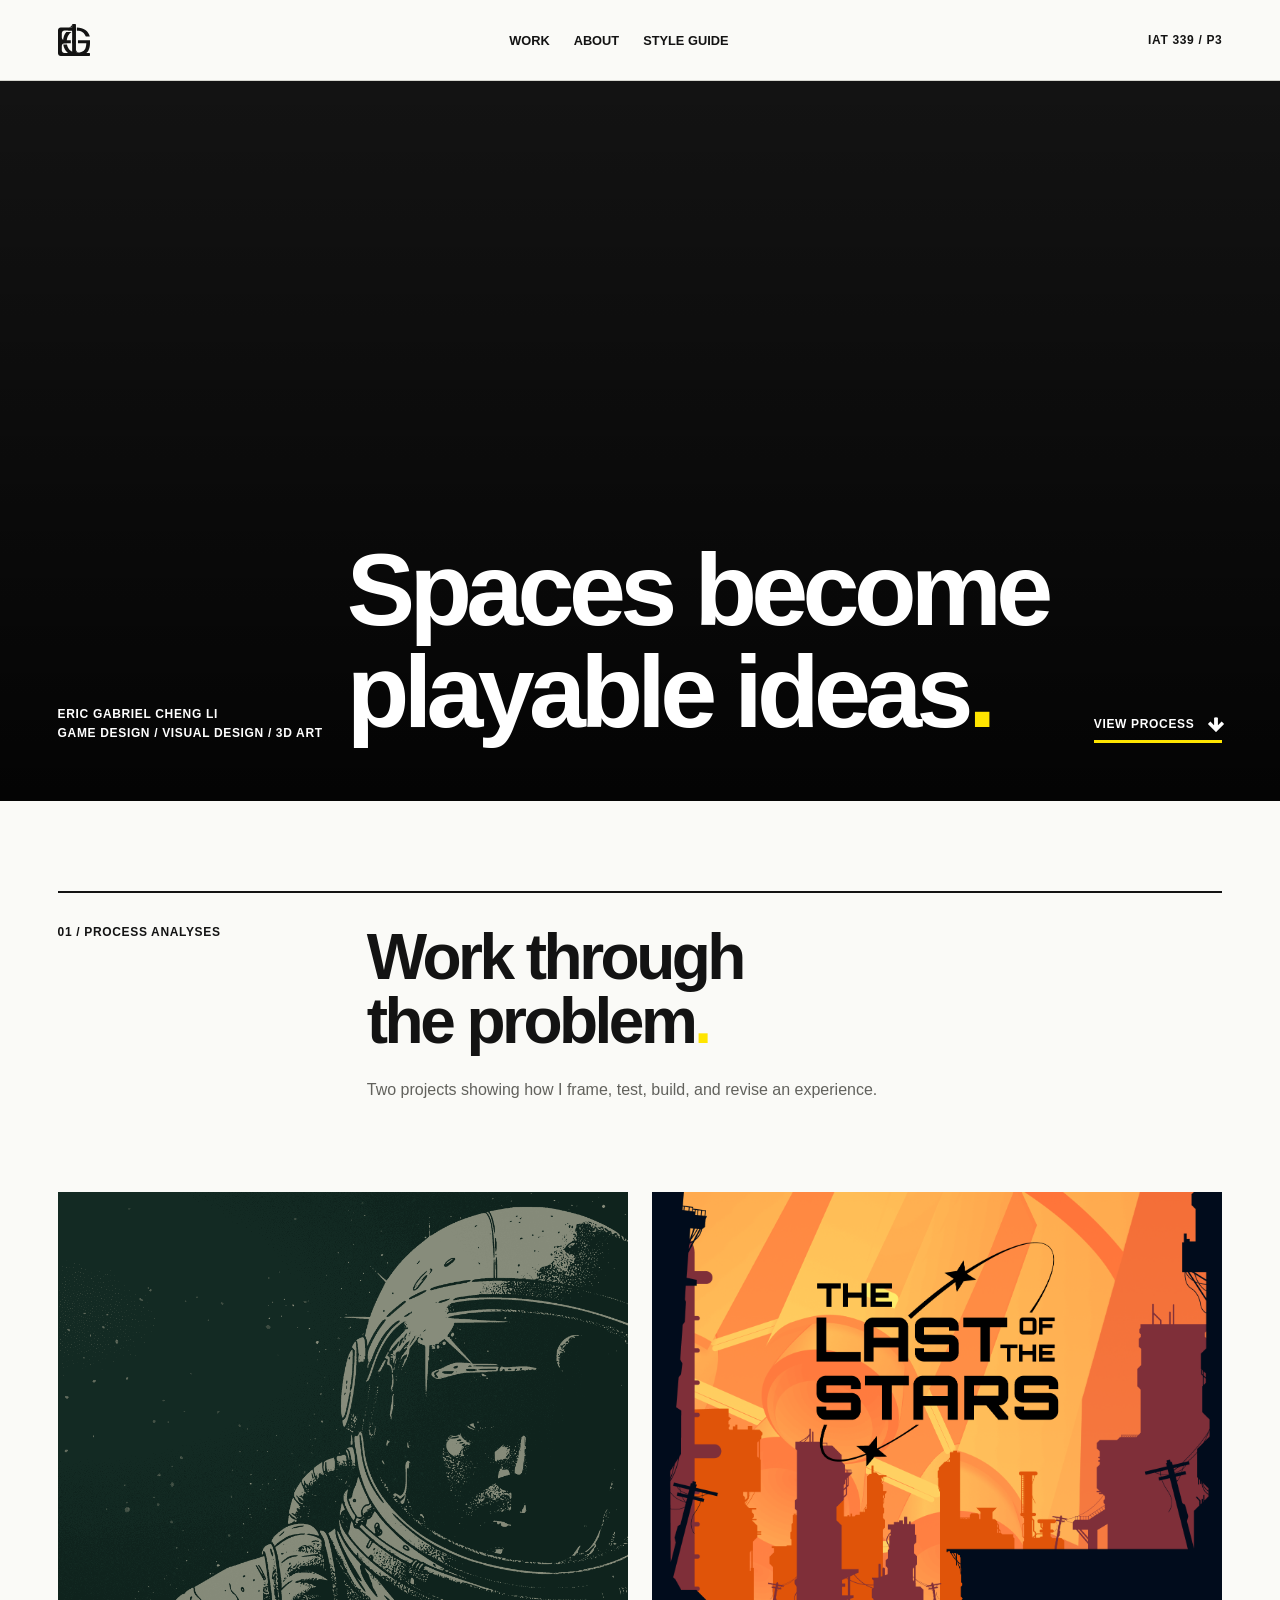
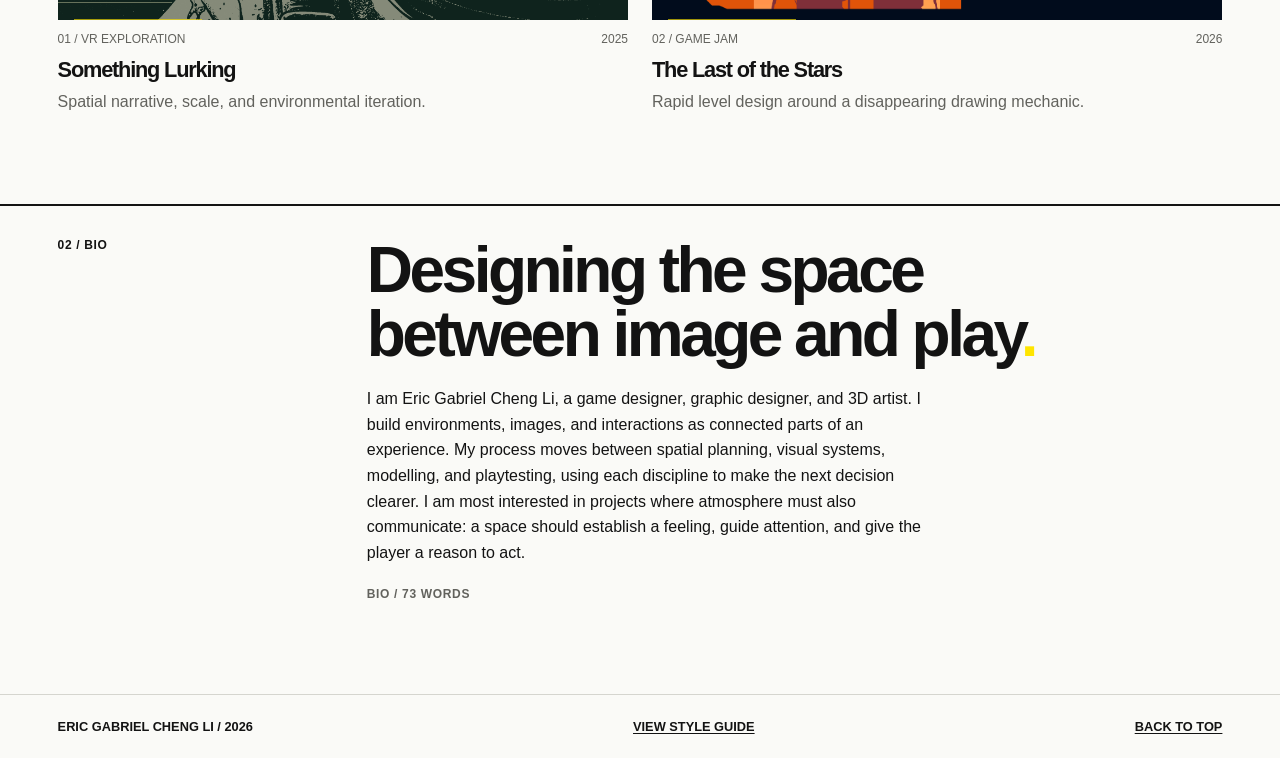
==== commit 3248978c: "Document inline links and share them across portfolio footers" ====
--- a/index.html
+++ b/index.html
@@ -130,8 +130,8 @@
     </main>
     <footer class="site-footer">
       <span>ERIC GABRIEL CHENG LI / 2026</span
-      ><a href="style-guide.html">VIEW STYLE GUIDE</a
-      ><a href="#top">BACK TO TOP</a>
+      ><a class="in-text-link" href="style-guide.html">VIEW STYLE GUIDE</a
+      ><a class="in-text-link" href="#top">BACK TO TOP</a>
     </footer>
   </body>
 </html>
--- a/css/site.css
+++ b/css/site.css
@@ -1,15 +1,20 @@
+/* Foundations and type */
 :root {
   --paper: #fafaf7;
   --ink: #131313;
+  --muted: #62625d;
+  --line: #d5d5cf;
   --yellow: #ffe500;
-  --line: #d5d5cf;
-  --muted: #62625d;
   --gutter: 4.5vw;
-  --max: 1680px;
-}
+  --gap: 1.5rem;
+  /* W3Schools clamp() reference: https://www.w3schools.com/cssref/func_clamp.php */
+  --section-space: clamp(3rem, 7vw, 7rem);
+}
+
 * {
   box-sizing: border-box;
 }
+
 html {
   scroll-behavior: smooth;
 }
@@ -18,7 +23,6 @@
   background: var(--paper);
   color: var(--ink);
   font-family: Arial, Helvetica, sans-serif;
-  overflow-x: hidden;
 }
 img {
   display: block;
@@ -29,97 +33,144 @@
   color: inherit;
   text-decoration: none;
 }
+a:focus-visible {
+  outline: 3px solid #766a00;
+  outline-offset: 4px;
+}
 ::selection {
   background: var(--yellow);
   color: var(--ink);
 }
-.skip-link {
-  position: fixed;
-  top: -100px;
-  left: 1rem;
-  z-index: 100;
-  padding: 0.8rem 1rem;
-  background: var(--yellow);
+figure,
+dl,
+dd,
+p {
+  margin: 0;
+}
+p {
+  line-height: 1.6;
+}
+h1,
+h2,
+h3,
+h4 {
+  margin: 0;
+  font-weight: 550;
+  letter-spacing: -0.055em;
+  line-height: 1;
+  overflow-wrap: break-word;
+}
+h1 {
+  font-size: clamp(3rem, 8vw, 8rem);
+}
+h2 {
+  font-size: clamp(2.25rem, 5vw, 5rem);
+}
+h3 {
+  font-size: clamp(1.25rem, 2vw, 2rem);
+}
+h4 {
+  font-size: clamp(1.15rem, 1.7vw, 1.65rem);
+}
+.micro,
+.edition,
+.eyebrow,
+.section-number,
+dt,
+.word-count,
+.analysis-count,
+.element-label > span,
+.hero-scroll,
+.next-project > span {
+  font-size: 0.75rem;
   font-weight: 700;
-}
-.skip-link:focus {
-  top: 1rem;
-}
-.formal-header,
-.site-footer {
-  display: flex;
-  align-items: center;
-  justify-content: space-between;
-  gap: 2rem;
-  padding: 1.5rem var(--gutter);
-  border-bottom: 1px solid var(--line);
-}
-.formal-header nav {
-  display: flex;
-  gap: clamp(1rem, 3vw, 2.8rem);
-}
-.formal-header a,
-.site-footer a {
-  font-size: 0.8rem;
-  font-weight: 700;
-  letter-spacing: 0.04em;
-}
-.formal-header nav a,
-.site-footer a {
-  border-bottom: 2px solid transparent;
-}
-.formal-header nav a:hover,
-.formal-header nav a:focus-visible,
-.site-footer a:hover,
-.site-footer a:focus-visible {
-  border-color: var(--yellow);
-}
-.wordmark {
-  display: block;
-  width: 2rem;
-  height: 2rem;
-  flex: 0 0 auto;
-}
-.wordmark img {
-  width: 100%;
-  height: 100%;
-  object-fit: contain;
-}
-.edition,
-.micro {
-  font-size: 0.72rem;
-  font-weight: 700;
-  line-height: 1.5;
-  letter-spacing: 0.08em;
+  letter-spacing: 0.055em;
+}
+
+.work-section,
+#about,
+.case-study,
+.style-guide-page main {
+  max-width: 105rem;
+  margin-inline: auto;
+  padding-inline: var(--gutter);
 }
 .svg-arrow {
   display: inline-block;
+  flex: none;
   width: 1em;
   height: 1em;
   background: currentColor;
-  -webkit-mask: url("../assets/union-arrow.svg") center/contain no-repeat;
-  mask: url("../assets/union-arrow.svg") center/contain no-repeat;
+  mask: url("../assets/union-arrow.svg") center / contain no-repeat;
 }
 .arrow-down {
   transform: rotate(135deg);
 }
+.arrow-left {
+  transform: rotate(225deg);
+}
+.skip-link {
+  position: fixed;
+  top: -5rem;
+  left: 1rem;
+  z-index: 5;
+  padding: 0.8rem;
+  background: var(--yellow);
+}
+.skip-link:focus {
+  top: 1rem;
+}
+
+/* Shared navigation */
+.formal-header,
+.site-footer,
+.formal-header nav {
+  display: flex;
+  align-items: center;
+  justify-content: space-between;
+  gap: var(--gap);
+  flex-wrap: wrap;
+}
+.formal-header,
+.site-footer {
+  padding: 1.5rem var(--gutter);
+  font-size: 0.8rem;
+  font-weight: 700;
+}
+.formal-header {
+  border-bottom: 1px solid var(--line);
+}
+.site-footer {
+  border-top: 1px solid var(--line);
+}
+.formal-header nav a:hover {
+  text-decoration: underline;
+  text-underline-offset: 0.3em;
+}
+.wordmark {
+  width: 2rem;
+  flex: none;
+}
+
+/* Landing hero */
 .landing-hero {
   position: relative;
-  min-height: calc(100svh - 70px);
+  display: flex;
+  align-items: end;
+  min-height: 80svh;
+  padding: var(--gutter);
+  background: var(--ink);
+  color: white;
   overflow: hidden;
-  background: #000;
-  color: #fff;
 }
 .hero-reel,
-.hero-shade,
-.hero-frame {
+.hero-frame,
+.hero-shade {
   position: absolute;
   inset: 0;
 }
 .hero-frame {
-  margin: 0;
   opacity: 0;
-  transform: scale(1.03);
   animation: hero-cycle 16.8s infinite;
 }
 .hero-frame:nth-child(2) {
@@ -132,462 +183,305 @@
   animation-delay: 12.6s;
 }
 .hero-frame img {
-  width: 100%;
   height: 100%;
   object-fit: cover;
 }
-.hero-shade {
-  background: linear-gradient(180deg, rgba(0, 0, 0, 0.14), rgba(0, 0, 0, 0.78));
-}
-.hero-overlay {
-  position: absolute;
-  inset: auto var(--gutter) 4vw;
-  z-index: 2;
-  display: grid;
-  grid-template-columns: repeat(12, minmax(0, 1fr));
-  gap: 1.5rem;
-  align-items: end;
-}
-.hero-overlay > p {
-  grid-column: 1/4;
-}
-.hero-overlay h1 {
-  grid-column: 4/11;
-  margin: 0;
-  font-size: clamp(4rem, 8vw, 9.5rem);
-  font-weight: 600;
-  line-height: 0.84;
-  letter-spacing: -0.075em;
-}
-.hero-overlay h1 span,
-.formal-section-heading h2 span,
-.bio-section h2 span {
-  color: var(--yellow);
-}
-.hero-scroll {
-  grid-column: 11/-1;
-  display: flex;
-  align-items: center;
-  justify-content: space-between;
-  gap: 0.75rem;
-  padding: 0.8rem 0;
-  border-bottom: 3px solid var(--yellow);
-  font-size: 0.78rem;
-  font-weight: 800;
-}
-.hero-scroll .svg-arrow {
-  width: 1.5rem;
-  height: 1.5rem;
-}
 @keyframes hero-cycle {
-  0% {
+  0%,
+  30%,
+  100% {
     opacity: 0;
-    transform: scale(1.03);
   }
   5%,
   25% {
     opacity: 1;
-    transform: scale(1);
-  }
-  30%,
-  100% {
-    opacity: 0;
-    transform: scale(1);
-  }
-}
-.work-section,
-.bio-section,
-.case-study {
-  max-width: var(--max);
-  margin: 0 auto;
-  padding-left: var(--gutter);
-  padding-right: var(--gutter);
-}
-.work-section {
-  padding-top: 7rem;
-  padding-bottom: 9rem;
-}
-.formal-section-heading {
-  display: grid;
-  grid-template-columns: repeat(12, minmax(0, 1fr));
-  gap: 1.5rem;
+  }
+}
+.hero-shade {
+  background: linear-gradient(transparent, rgb(0 0 0 / 80%));
+}
+.hero-overlay {
+  position: relative;
+  width: 100%;
+  display: flex;
   align-items: end;
-  padding: 2rem 0 5rem;
-  border-top: 2px solid var(--ink);
-}
-.formal-section-heading > .micro {
-  grid-column: 1/4;
-}
-.formal-section-heading h2 {
-  grid-column: 4/10;
-  margin: 0;
-  font-size: clamp(3.5rem, 7vw, 8rem);
-  font-weight: 500;
-  line-height: 0.88;
-  letter-spacing: -0.07em;
-}
-.formal-section-heading > p {
-  grid-column: 10/-1;
-  margin: 0;
-  color: var(--muted);
-  font-size: 1rem;
-  line-height: 1.6;
-}
-.project-list {
-  display: grid;
-  grid-template-columns: repeat(2, minmax(0, 1fr));
-  gap: clamp(1.5rem, 3vw, 3rem);
-}
-.project-card {
-  min-width: 0;
-}
-.project-image {
-  position: relative;
-  display: flex;
-  align-items: flex-end;
-  aspect-ratio: 4/3;
-  overflow: hidden;
-  padding: 1.2rem;
-  background: var(--ink);
-}
-.project-image img {
-  position: absolute;
-  inset: 0;
-  width: 100%;
-  height: 100%;
-  object-fit: cover;
-  transition: transform 0.45s ease;
-}
-.project-image span {
-  position: relative;
-  z-index: 1;
+  flex-wrap: wrap;
+  gap: var(--gap);
+}
+.hero-overlay h1 {
+  flex: 1 1 8ch;
+}
+.hero-overlay h1 span,
+h2 span,
+.yellow-dot {
+  color: var(--yellow);
+}
+.hero-scroll {
   display: inline-flex;
   align-items: center;
-  gap: 0.45rem;
-  transform: translateY(180%);
-  background: var(--yellow);
-  padding: 0.7rem 0.9rem;
-  font-size: 0.7rem;
-  font-weight: 800;
-  transition: transform 0.25s;
-}
-.project-card:hover .project-image span,
-.project-card:focus-visible .project-image span {
-  transform: none;
-}
-.project-card:hover .project-image img,
-.project-card:focus-visible .project-image img {
-  transform: scale(1.025);
-}
-.project-meta {
-  display: flex;
-  justify-content: space-between;
-  margin: 0.9rem 0 0.6rem;
-  color: var(--muted);
-  font-size: 0.65rem;
-  letter-spacing: 0.05em;
-}
-.project-card h4 {
-  margin: 0;
-  font-size: clamp(1.4rem, 2.5vw, 2.2rem);
-  letter-spacing: -0.045em;
-}
-.project-card p {
-  margin: 0.55rem 0 0;
-  color: var(--muted);
-  font-size: 0.85rem;
-  line-height: 1.5;
-}
-.bio-section {
-  display: grid;
-  grid-template-columns: 3fr 9fr;
-  gap: 1.5rem;
-  padding-top: 2rem;
-  padding-bottom: 9rem;
-  border-top: 2px solid var(--ink);
-}
-.bio-section h2 {
-  max-width: 13ch;
-  margin: 0 0 2.5rem;
-  font-size: clamp(3rem, 6vw, 7rem);
-  font-weight: 500;
-  line-height: 0.9;
-  letter-spacing: -0.065em;
-}
-.bio-section p {
-  max-width: 52rem;
-  margin: 0;
-  font-size: clamp(1.15rem, 1.8vw, 1.55rem);
-  line-height: 1.55;
-}
-.bio-section .word-count {
-  margin-top: 2rem;
-  color: var(--muted);
-  font-size: 0.72rem;
-  font-weight: 700;
-  letter-spacing: 0.08em;
-}
-.site-footer {
-  border-top: 1px solid var(--line);
-  border-bottom: 0;
-  font-size: 0.72rem;
-}
-.case-study {
-  padding-top: 4rem;
-}
-.case-hero {
-  border-top: 2px solid var(--ink);
-}
-.case-title {
-  display: grid;
-  grid-template-columns: repeat(12, minmax(0, 1fr));
-  gap: 1.5rem;
-  padding: 1.5rem 0 4rem;
-}
-.case-title > .micro {
-  grid-column: 1/4;
-}
-.case-title h1 {
-  grid-column: 4/-1;
-  margin: 0;
-  font-size: clamp(4.5rem, 9vw, 10rem);
-  font-weight: 500;
-  line-height: 0.82;
-  letter-spacing: -0.08em;
-}
-.case-title > p:last-child {
-  grid-column: 4/10;
-  margin: 0;
-  font-size: clamp(1.15rem, 2vw, 1.55rem);
-  line-height: 1.5;
-}
-.case-facts-demo {
-  display: grid;
-  grid-template-columns: repeat(3, 1fr);
-  gap: 1.5rem;
-  margin: 0 0 4rem;
-  padding: 1.5rem 0;
-  border-top: 1px solid var(--line);
-  border-bottom: 1px solid var(--line);
-}
-.case-facts-demo dt {
-  margin-bottom: 0.7rem;
-  font-size: 0.72rem;
-  font-weight: 700;
-  letter-spacing: 0.06em;
-}
-.case-facts-demo dd {
-  margin: 0;
-  font-size: 1rem;
-  line-height: 1.5;
-}
-.case-cover {
-  margin: 0;
-}
-.case-cover img {
-  width: 100%;
-  height: auto;
-  object-fit: contain;
-  object-position: center;
-}
-.case-cover figcaption,
-.process-gallery figcaption {
-  display: flex;
-  justify-content: space-between;
   gap: 1rem;
-  padding: 0.8rem 0;
-  border-bottom: 1px solid var(--line);
-  color: var(--muted);
-  font-size: 0.72rem;
-  letter-spacing: 0.06em;
-}
+  padding-block: 0.6rem;
+  border-bottom: 3px solid var(--yellow);
+}
+
+/* Section layouts */
+.work-section,
+.guide-section {
+  padding-block: var(--section-space);
+}
+.case-study,
+.guide-intro {
+  padding-top: 3rem;
+}
+.section-heading,
+.case-title,
+.guide-intro,
+.bio-section,
 .analysis-block {
   display: grid;
-  grid-template-columns: 3fr 9fr;
-  gap: 1.5rem;
-  padding: 7rem 0;
-  border-bottom: 1px solid var(--line);
+  grid-template-columns: minmax(7rem, 1fr) minmax(0, 3fr);
+  gap: var(--gap);
+  border-top: 2px solid var(--ink);
+  padding-block: 2rem var(--section-space);
+}
+.section-heading > p,
+.case-title > p:last-child {
+  grid-column: 2;
+}
+.section-heading > p,
+.component-note,
+.word-count,
+.analysis-count {
+  color: var(--muted);
+}
+.bio-section p,
+.analysis-copy p,
+.guide-intro p {
+  max-width: 65ch;
+  margin-top: 1.25rem;
 }
 .analysis-block aside {
   display: flex;
-  min-height: 100%;
   flex-direction: column;
   justify-content: space-between;
 }
-.analysis-count {
-  color: var(--muted);
-  font-size: 0.72rem;
-  font-weight: 700;
-  letter-spacing: 0.06em;
-}
-.analysis-copy {
-  max-width: 58rem;
-}
-.analysis-copy h2 {
-  margin: 0 0 2.5rem;
-  font-size: clamp(3rem, 6vw, 6rem);
-  font-weight: 500;
-  line-height: 0.92;
-  letter-spacing: -0.065em;
-}
-.analysis-copy p {
-  margin: 0 0 1.4rem;
-  font-size: 1.08rem;
-  line-height: 1.72;
-}
+
+/* Project cards */
+.project-list,
 .process-gallery {
   display: grid;
   grid-template-columns: repeat(2, minmax(0, 1fr));
-  gap: 3rem 1.5rem;
-  padding: 6rem 0;
-}
-.process-gallery figure {
-  margin: 0;
+  gap: var(--gap);
+}
+.project-image {
+  position: relative;
+  overflow: hidden;
+  aspect-ratio: 4 / 3;
+  background: var(--ink);
+}
+.project-image img {
+  height: 100%;
+  object-fit: cover;
+  transition: transform 0.4s;
+}
+.project-image > span {
+  position: absolute;
+  bottom: 1rem;
+  left: 1rem;
+  padding: 0.7rem;
+  background: var(--yellow);
+  font-size: 0.75rem;
+  font-weight: 700;
+  transform: translateY(calc(100% + 1rem));
+  transition: transform 0.25s;
+}
+.project-card:is(:hover, :focus-visible) .project-image > span {
+  transform: none;
+}
+.project-card:is(:hover, :focus-visible) img {
+  transform: scale(1.025);
+}
+.project-meta,
+figcaption {
+  display: flex;
+  justify-content: space-between;
+  gap: 1rem;
+  padding-block: 0.8rem;
+  color: var(--muted);
+  font-size: 0.75rem;
+}
+.project-card p {
+  margin-top: 0.5rem;
+  color: var(--muted);
+}
+
+/* Case study */
+.case-facts-demo {
+  display: flex;
+  flex-wrap: wrap;
+  gap: var(--gap);
+  padding-block: 1.5rem;
+  margin-bottom: 3rem;
+  border-block: 1px solid var(--line);
+}
+.case-facts-demo > div {
+  flex: 1 1 9rem;
+}
+dt {
+  margin-bottom: 0.65rem;
+}
+figcaption {
+  border-bottom: 1px solid var(--line);
+}
+.process-gallery {
+  padding-block: var(--section-space);
 }
 .process-gallery .wide {
-  grid-column: 1/-1;
-}
-.process-gallery img {
-  width: 100%;
-  height: auto;
-  object-fit: contain;
-  object-position: center;
+  grid-column: 1 / -1;
 }
 .next-project {
-  display: grid;
-  grid-template-columns: 3fr 8fr 1fr;
-  gap: 1.5rem;
+  display: flex;
   align-items: center;
-  padding: 1.5rem 0;
+  gap: var(--gap);
+  padding-block: 1.5rem;
   border-top: 2px solid var(--ink);
   border-bottom: 1px solid var(--line);
 }
-.next-project span {
-  font-size: 0.72rem;
-  font-weight: 700;
-  letter-spacing: 0.06em;
+.next-project > span:first-child {
+  flex: 0 0 23%;
 }
 .next-project strong {
-  font-size: clamp(2.5rem, 6vw, 6rem);
+  flex: 1;
+  font-size: clamp(2rem, 5vw, 5rem);
   font-weight: 500;
-  letter-spacing: -0.06em;
-}
-.next-project > span:last-child {
-  justify-self: end;
+  letter-spacing: -0.055em;
+}
+.next-project .svg-arrow {
   width: 2rem;
   height: 2rem;
 }
-.next-project:hover,
-.next-project:focus-visible {
-  padding-left: 1rem;
+.next-project:is(:hover, :focus-visible) {
   background: var(--yellow);
 }
-@media (max-width: 900px) {
+
+/* Style guide documentation */
+.element {
+  display: grid;
+  grid-template-columns: minmax(0, 1fr) minmax(0, 2fr) minmax(0, 1fr);
+  gap: var(--gap);
+  padding-block: 2rem;
+  border-top: 1px solid var(--line);
+}
+.element-wide {
+  grid-template-columns: minmax(0, 1fr) minmax(0, 3fr);
+}
+.element-wide > :not(.element-label) {
+  grid-column: 2;
+}
+.element-demo {
+  min-width: 0;
+}
+.element-label h3,
+.type-scale > * + * {
+  margin-top: 0.65rem;
+}
+.element pre {
+  overflow: auto;
+  margin: 0;
+  padding: 1rem;
+  background: #efefe9;
+  line-height: 1.55;
+}
+.swatches {
+  display: grid;
+  grid-template-columns: 1fr 1fr;
+}
+.swatch {
+  display: flex;
+  flex-direction: column;
+  justify-content: space-between;
+  min-height: 7rem;
+  padding: 1rem;
+  border: 1px solid var(--line);
+}
+.swatch.ink {
+  background: var(--ink);
+  color: white;
+}
+.swatch.yellow {
+  background: var(--yellow);
+}
+.swatch.muted {
+  background: var(--muted);
+  color: white;
+}
+.figure-placeholder {
+  display: grid;
+  place-items: center;
+  aspect-ratio: 16 / 9;
+  background: #333;
+  color: white;
+}
+.citation-list {
+  padding: 0;
+  list-style: none;
+}
+.citation-list li {
+  display: flex;
+  gap: var(--gap);
+  padding-block: 1rem;
+  border-bottom: 1px solid var(--line);
+}
+.in-text-link {
+  text-decoration: underline;
+  text-underline-offset: 0.18em;
+}
+.in-text-link:is(:hover, :focus-visible) {
+  background: var(--yellow);
+  color: var(--ink);
+}
+
+@media (max-width: 55rem) {
   .edition {
     display: none;
   }
-  .hero-overlay > p {
-    grid-column: 1/5;
-  }
-  .hero-overlay h1 {
-    grid-column: 1/11;
-  }
-  .hero-scroll {
-    grid-column: 10/-1;
-  }
-  .formal-section-heading h2 {
-    grid-column: 4/-1;
-  }
-  .formal-section-heading > p {
-    grid-column: 4/10;
-    margin-top: 1rem;
-  }
-  .case-title h1,
-  .case-title > p:last-child {
-    grid-column: 4/-1;
-  }
-}
-@media (max-width: 650px) {
-  :root {
-    --gutter: 5vw;
-  }
-  .formal-header {
+  .element {
+    grid-template-columns: minmax(0, 1fr) minmax(0, 3fr);
+  }
+  .element pre {
+    grid-column: 2;
+  }
+}
+@media (max-width: 42rem) {
+  .hero-overlay,
+  .next-project {
     flex-wrap: wrap;
-    gap: 1rem;
-  }
-  .formal-header nav {
-    order: 3;
-    width: 100%;
-    justify-content: space-between;
-  }
-  .landing-hero {
-    min-height: 78svh;
-  }
-  .hero-overlay {
-    display: block;
-    bottom: 6vw;
-  }
-  .hero-overlay h1 {
-    margin: 1.5rem 0;
-    font-size: 16vw;
-  }
-  .hero-scroll {
-    max-width: 11rem;
-  }
-  .hero-counter {
-    top: 1rem;
-  }
-  .formal-section-heading,
+  }
+  .hero-overlay > * {
+    flex-basis: 100%;
+  }
+  .section-heading,
+  .case-title,
+  .guide-intro,
   .bio-section,
-  .case-title,
-  .analysis-block {
-    display: block;
-  }
-  .work-section {
-    padding-top: 5rem;
-    padding-bottom: 6rem;
-  }
-  .formal-section-heading h2 {
-    margin: 1.5rem 0;
-  }
-  .project-list {
-    grid-template-columns: 1fr;
-    gap: 4rem;
-  }
-  .bio-section > .micro,
-  .analysis-block aside .micro {
-    display: block;
-    margin-bottom: 2rem;
-  }
-  .case-study {
-    padding-top: 2rem;
-  }
-  .case-title h1 {
-    margin: 2rem 0;
-  }
-  .case-facts-demo {
-    grid-template-columns: 1fr;
-    gap: 1.5rem;
-  }
-  .analysis-block {
-    padding: 4rem 0;
-  }
-  .analysis-block aside {
-    display: block;
-  }
-  .analysis-count {
-    margin: 0 0 2rem;
-  }
+  .analysis-block,
+  .element,
+  .project-list,
   .process-gallery {
-    grid-template-columns: 1fr;
-    padding: 4rem 0;
-  }
-  .process-gallery .wide {
-    grid-column: auto;
+    grid-template-columns: minmax(0, 1fr);
+  }
+  .section-heading > p,
+  .case-title > p:last-child,
+  .element pre,
+  .element-wide > :not(.element-label) {
+    grid-column: 1;
   }
   .next-project > span:first-child {
-    display: block;
-    margin-bottom: 1rem;
+    flex: 1;
+  }
+  .next-project strong {
+    order: 1;
+    flex-basis: 100%;
   }
   .site-footer {
     align-items: flex-start;
@@ -598,447 +492,14 @@
   html {
     scroll-behavior: auto;
   }
-  .project-card img {
+  .hero-frame {
+    animation: none;
+  }
+  .hero-frame:first-child {
+    opacity: 1;
+  }
+  .project-image img,
+  .project-image > span {
     transition: none;
   }
-  .hero-frame {
-    display: none;
-    animation: none;
-    transform: none;
-  }
-  .hero-frame:first-child {
-    display: block;
-    opacity: 1;
-  }
-}
-
-/* Shared component corrections */
-.arrow-up-right {
-  transform: rotate(0deg);
-}
-.arrow-left {
-  transform: rotate(225deg);
-}
-a:focus-visible,
-button:focus-visible {
-  outline: 3px solid #766a00;
-  outline-offset: 5px;
-}
-/* Style guide layout — component styling above is shared with the formal pages. */
-.style-guide-page main {
-  max-width: var(--max);
-  margin: 0 auto;
-  padding: 0 var(--gutter);
-}
-.style-guide-page .site-header {
-  padding-top: 1.75rem;
-  padding-bottom: 1.75rem;
-}
-.guide-intro {
-  display: grid;
-  grid-template-columns: repeat(12, minmax(0, 1fr));
-  gap: 1.5rem;
-  padding: 5rem 0 8rem;
-  border-top: 2px solid var(--ink);
-  margin-top: 2.5rem;
-}
-.guide-intro > span {
-  grid-column: 1/4;
-  padding-top: 0.6rem;
-}
-.guide-intro > div {
-  grid-column: 4/-1;
-}
-.guide-intro h1 {
-  max-width: 11ch;
-  margin: 0;
-  font-size: clamp(4rem, 9vw, 9rem);
-  font-weight: 600;
-  line-height: 0.87;
-  letter-spacing: -0.075em;
-}
-.guide-intro p {
-  max-width: 40rem;
-  margin: 2.5rem 0 0;
-  font-size: clamp(1.1rem, 1.7vw, 1.5rem);
-  line-height: 1.5;
-}
-.guide-home-button {
-  display: flex;
-  justify-content: space-between;
-  width: min(100%, 24rem);
-  margin-top: 2rem;
-  padding: 1rem 1.15rem;
-  border: 1px solid var(--ink);
-  background: var(--yellow);
-  font-size: 0.8rem;
-  font-weight: 800;
-  transition:
-    background 0.2s,
-    color 0.2s,
-    padding 0.2s;
-}
-.guide-home-button:hover,
-.guide-home-button:focus-visible {
-  padding-left: 1.5rem;
-  background: var(--ink);
-  color: var(--paper);
-}
-.yellow-dot {
-  color: #b8a600;
-}
-.guide-section {
-  padding: 2rem 0 7rem;
-}
-.section-heading {
-  display: grid;
-  grid-template-columns: repeat(12, minmax(0, 1fr));
-  gap: 1.5rem;
-  align-items: end;
-  padding: 2rem 0 4rem;
-  border-top: 2px solid var(--ink);
-}
-.section-number {
-  grid-column: 1/4;
-  font-size: 0.7rem;
-  font-weight: 700;
-  line-height: 1.5;
-  letter-spacing: 0.07em;
-}
-.section-heading h2 {
-  grid-column: 4/9;
-  margin: 0;
-  font-size: clamp(3rem, 6vw, 6rem);
-  font-weight: 500;
-  line-height: 0.92;
-  letter-spacing: -0.065em;
-}
-.section-heading > p {
-  grid-column: 10/-1;
-  margin: 0;
-  color: var(--muted);
-  font-size: 0.95rem;
-  line-height: 1.6;
-}
-.element {
-  display: grid;
-  grid-template-columns: 3fr 6fr 3fr;
-  gap: 1.5rem;
-  padding: 1.5rem 0 3.5rem;
-  border-top: 1px solid var(--line);
-}
-.element-label span {
-  display: block;
-  margin-bottom: 0.65rem;
-  color: var(--muted);
-  font-size: 0.68rem;
-  letter-spacing: 0.08em;
-}
-.element-label h3 {
-  margin: 0;
-  font-size: 1rem;
-  font-weight: 600;
-}
-.element-demo {
-  min-width: 0;
-}
-.element pre {
-  overflow-x: auto;
-  margin: 0;
-  padding: 1rem;
-  background: #efefe9;
-  font-size: 0.74rem;
-  line-height: 1.6;
-}
-.element-wide {
-  grid-template-columns: 3fr 9fr;
-}
-.element-wide > .element-demo,
-.element-wide > .component-note,
-.element-wide > pre {
-  grid-column: 2;
-}
-.component-note {
-  max-width: 45rem;
-  margin: 0;
-  color: var(--muted);
-  font-size: 0.85rem;
-  line-height: 1.6;
-}
-.type-scale h1,
-.type-scale h2,
-.type-scale h3,
-.type-scale h4 {
-  margin: 0 0 1.4rem;
-}
-.type-scale h1 {
-  font-size: clamp(3.5rem, 7vw, 7rem);
-  line-height: 0.9;
-  letter-spacing: -0.07em;
-}
-.type-scale h2 {
-  font-size: clamp(2.2rem, 4vw, 4rem);
-  font-weight: 500;
-  line-height: 1;
-  letter-spacing: -0.05em;
-}
-.type-scale h3 {
-  font-size: clamp(1.5rem, 2.5vw, 2.5rem);
-  font-weight: 500;
-  line-height: 1.1;
-  letter-spacing: -0.035em;
-}
-.type-scale h4 {
-  font-size: 0.72rem;
-  letter-spacing: 0.08em;
-}
-.prose-demo p {
-  max-width: 42rem;
-  margin: 0;
-  font-size: 1.1rem;
-  line-height: 1.65;
-}
-.swatches {
-  display: grid;
-  grid-template-columns: repeat(2, minmax(0, 1fr));
-}
-.swatch {
-  display: flex;
-  min-height: 8rem;
-  flex-direction: column;
-  justify-content: space-between;
-  padding: 1rem;
-  border: 1px solid var(--line);
-}
-.swatch span {
-  font-weight: 700;
-}
-.swatch code {
-  font-size: 0.72rem;
-}
-.swatch.ink {
-  background: var(--ink);
-  color: var(--paper);
-}
-.swatch.yellow {
-  background: var(--yellow);
-}
-.swatch.muted {
-  background: var(--muted);
-  color: var(--paper);
-}
-.style-guide-page .component-header {
-  padding-left: 0;
-  padding-right: 0;
-  border-top: 2px solid var(--ink);
-}
-.style-guide-page .element-demo .landing-hero {
-  min-height: min(72vw, 48rem);
-}
-.style-guide-page .element-demo .hero-image {
-  position: absolute;
-  inset: 0;
-  display: grid;
-  place-items: center;
-  background: linear-gradient(
-    135deg,
-    #111 0 18%,
-    #263544 18% 42%,
-    #67502a 42% 64%,
-    #111 64% 100%
-  );
-}
-.style-guide-page .element-demo .hero-image::after {
-  content: "";
-  position: absolute;
-  inset: 0;
-  background: linear-gradient(180deg, transparent 20%, rgba(0, 0, 0, 0.8));
-}
-.style-guide-page .element-demo .hero-image > span {
-  position: relative;
-  z-index: 1;
-  color: rgba(255, 255, 255, 0.5);
-  font-size: 0.7rem;
-  letter-spacing: 0.1em;
-}
-.style-guide-page .element-demo .hero-overlay {
-  inset: auto 0 0;
-  padding: 2rem;
-}
-.style-guide-page .element-demo .hero-overlay > .eyebrow {
-  grid-column: 1/4;
-}
-.style-guide-page .element-demo .hero-overlay h2 {
-  grid-column: 4/11;
-  margin: 0;
-  font-size: clamp(3rem, 7vw, 7rem);
-  font-weight: 500;
-  line-height: 0.87;
-  letter-spacing: -0.07em;
-}
-.style-guide-page .element-demo .hero-overlay a {
-  grid-column: 11/-1;
-  display: flex;
-  align-items: center;
-  justify-content: space-between;
-  gap: 0.7rem;
-  padding-bottom: 0.4rem;
-  border-bottom: 2px solid var(--yellow);
-  font-size: 0.72rem;
-  font-weight: 800;
-}
-.project-grid-demo {
-  display: grid;
-  grid-template-columns: repeat(2, minmax(0, 1fr));
-  gap: 1.5rem;
-}
-.figure-placeholder {
-  display: grid;
-  place-items: center;
-  aspect-ratio: 16/9;
-  background: linear-gradient(135deg, #1c1c1c, #56564f);
-  color: rgba(255, 255, 255, 0.65);
-  font-size: 0.7rem;
-  letter-spacing: 0.1em;
-}
-.style-guide-page .case-title h2 {
-  grid-column: 4/-1;
-  margin: 0;
-  font-size: clamp(3.5rem, 7vw, 7rem);
-  font-weight: 500;
-  line-height: 0.88;
-  letter-spacing: -0.07em;
-}
-.style-guide-page .case-facts-demo {
-  grid-template-columns: repeat(4, 1fr);
-  margin-bottom: 0;
-}
-.style-guide-page .analysis-block {
-  padding: 1.5rem 0 3rem;
-}
-.style-guide-page .process-gallery {
-  gap: 1.5rem;
-  padding: 0;
-}
-.style-guide-page .bio-section {
-  padding: 1.5rem 0 3rem;
-}
-.citation-list {
-  list-style: none;
-  margin: 0;
-  padding: 0;
-  border-top: 2px solid var(--ink);
-}
-.citation-list li {
-  display: grid;
-  grid-template-columns: 3fr 9fr;
-  gap: 1.5rem;
-  padding: 1.2rem 0;
-  border-bottom: 1px solid var(--line);
-}
-.citation-list li > span {
-  color: var(--muted);
-  font-size: 0.7rem;
-}
-.citation-list p {
-  margin: 0;
-  font-size: 0.9rem;
-  line-height: 1.6;
-}
-.citation-list a {
-  border-bottom: 1px solid currentColor;
-}
-
-@media (max-width: 900px) {
-  .guide-intro > span,
-  .section-number {
-    grid-column: 1/4;
-  }
-  .guide-intro > div,
-  .section-heading h2 {
-    grid-column: 4/-1;
-  }
-  .section-heading > p {
-    grid-column: 4/10;
-    margin-top: 1rem;
-  }
-  .element {
-    grid-template-columns: 3fr 9fr;
-  }
-  .element pre {
-    grid-column: 2;
-  }
-  .style-guide-page .element-demo .hero-overlay > .eyebrow {
-    grid-column: 1/5;
-  }
-  .style-guide-page .element-demo .hero-overlay h2 {
-    grid-column: 5/-1;
-  }
-  .style-guide-page .element-demo .hero-overlay a {
-    grid-column: 5/9;
-    margin-top: 1rem;
-  }
-}
-@media (max-width: 650px) {
-  .next-project {
-    display: grid;
-    grid-template-columns: 1fr auto;
-  }
-  .next-project strong {
-    grid-column: 1/-1;
-    grid-row: 2;
-  }
-  .next-project > span:last-child {
-    grid-column: 2;
-    grid-row: 1;
-  }
-  .guide-intro,
-  .section-heading,
-  .element,
-  .element-wide {
-    display: block;
-  }
-  .guide-intro {
-    padding: 3rem 0 5rem;
-  }
-  .guide-intro > div,
-  .section-heading h2 {
-    margin-top: 1.2rem;
-  }
-  .section-heading > p {
-    margin-top: 1.5rem;
-  }
-  .element-label {
-    margin-bottom: 1.5rem;
-  }
-  .element pre,
-  .component-note {
-    margin-top: 1.5rem;
-  }
-  .style-guide-page .element-demo .landing-hero {
-    min-height: 36rem;
-  }
-  .style-guide-page .element-demo .hero-overlay {
-    display: block;
-    padding: 1.25rem;
-  }
-  .style-guide-page .element-demo .hero-overlay h2 {
-    margin: 1rem 0 1.5rem;
-  }
-  .project-grid-demo {
-    grid-template-columns: 1fr;
-  }
-  .style-guide-page .case-facts-demo {
-    grid-template-columns: 1fr 1fr;
-  }
-  .citation-list li {
-    grid-template-columns: 2rem 1fr;
-  }
-  .style-guide-page .site-footer {
-    flex-wrap: wrap;
-  }
-  .style-guide-page .site-footer > span {
-    order: 3;
-    width: 100%;
-  }
-}
+}
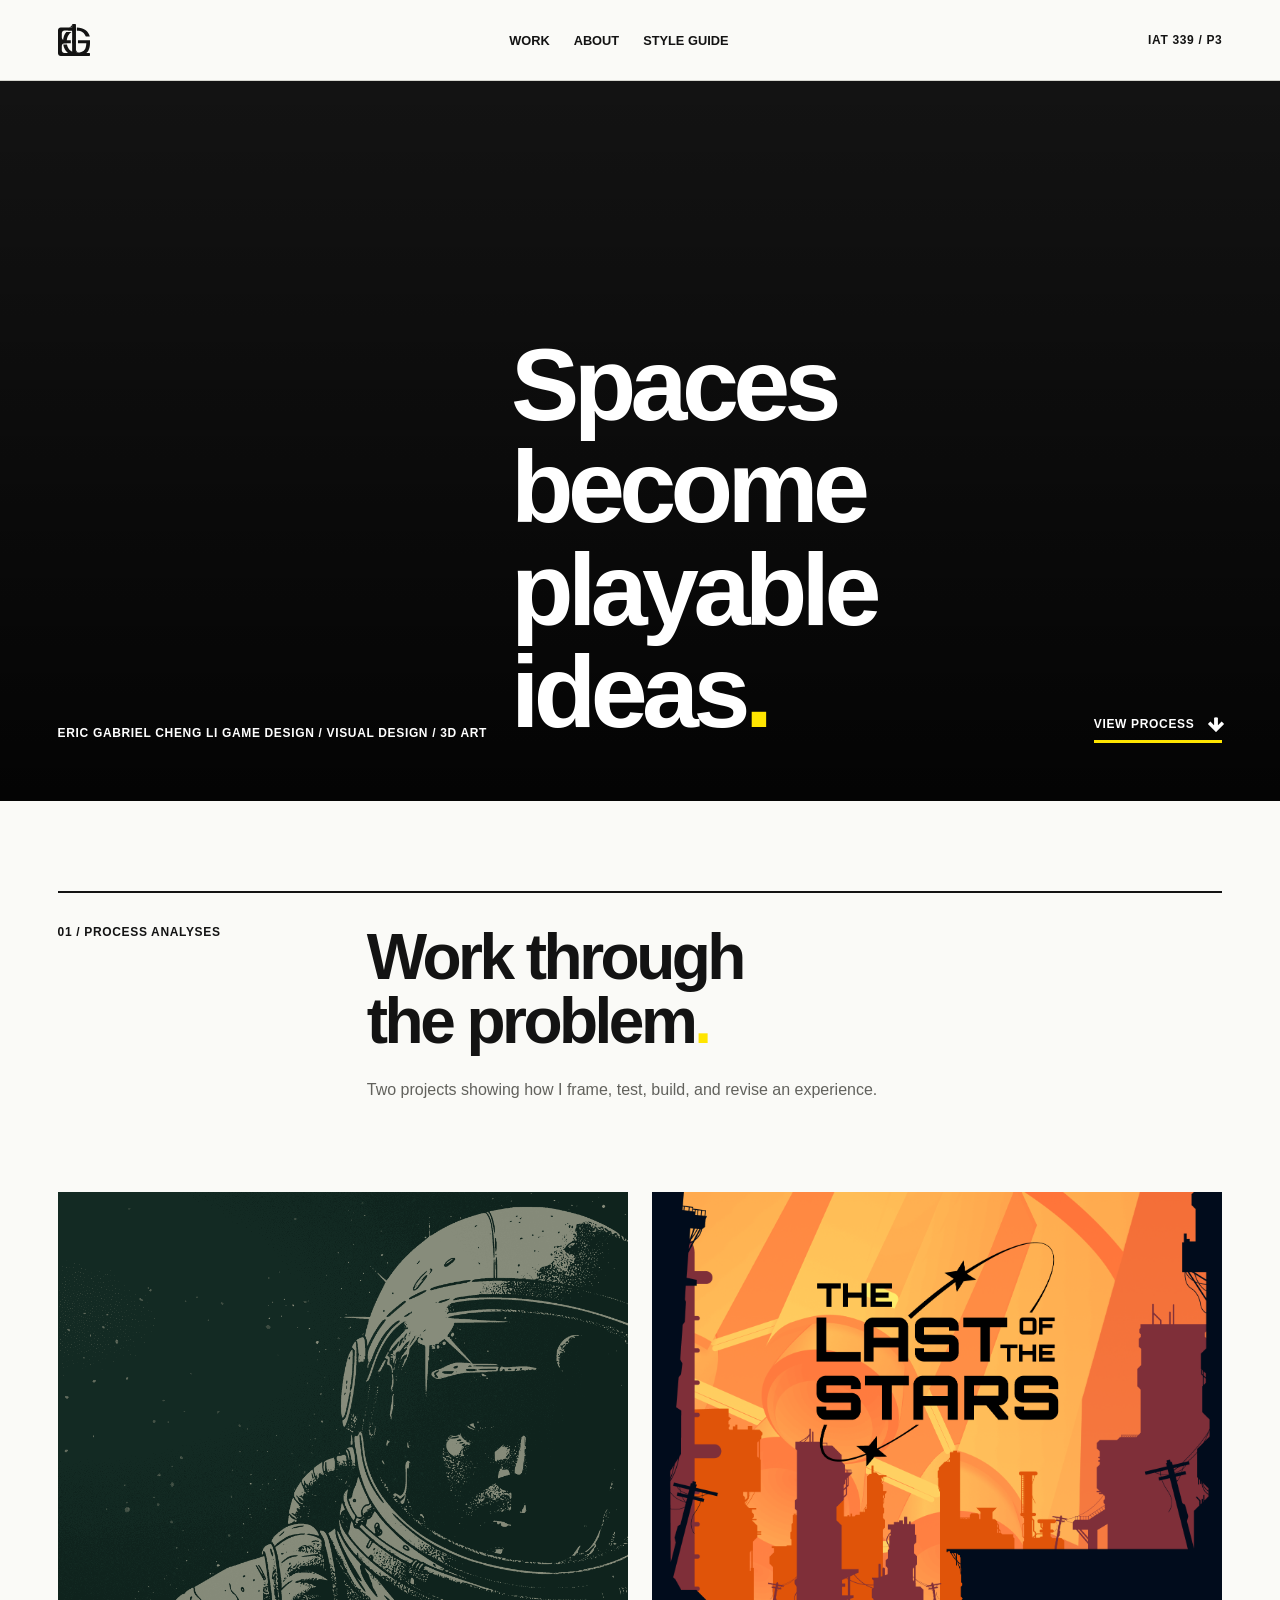
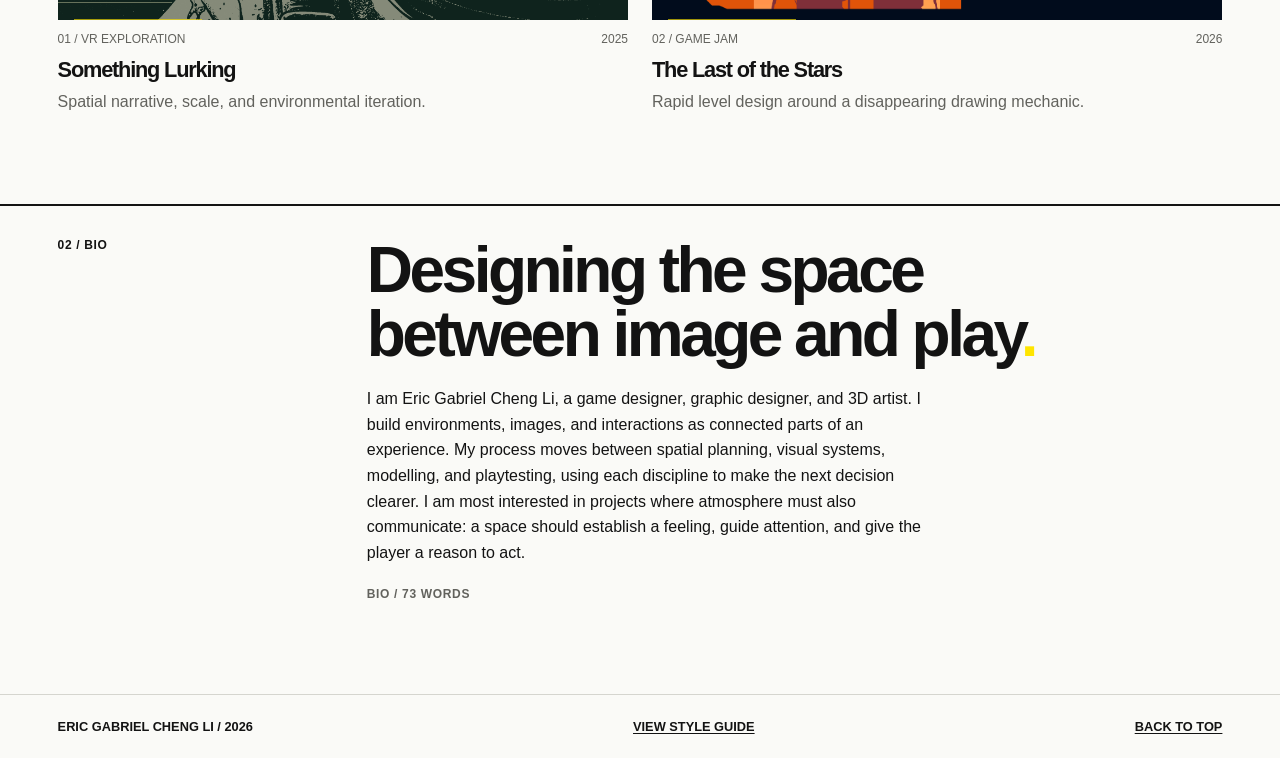
==== commit 11b70805: "Keep portfolio paragraph text on continuous source lines" ====
--- a/index.html
+++ b/index.html
@@ -9,7 +9,7 @@
     />
     <title>Eric Gabriel Cheng Li — Portfolio Process</title>
     <link rel="icon" href="assets/favicon.svg" type="image/svg+xml" />
-    <link rel="stylesheet" href="css/site.css" />
+    <link rel="stylesheet" href="css/style.css" />
   </head>
   <body>
     <a class="skip-link" href="#main">Skip to content</a>
@@ -53,9 +53,7 @@
         </div>
         <div class="hero-shade"></div>
         <div class="hero-overlay">
-          <p class="micro">
-            ERIC GABRIEL CHENG LI<br />GAME DESIGN / VISUAL DESIGN / 3D ART
-          </p>
+          <p class="micro">ERIC GABRIEL CHENG LI GAME DESIGN / VISUAL DESIGN / 3D ART</p>
           <h1 id="hero-title">
             Spaces become<br />playable ideas<span>.</span>
           </h1>
@@ -69,10 +67,7 @@
         <header class="section-heading formal-section-heading">
           <span class="micro">01 / PROCESS ANALYSES</span>
           <h2 id="work-title">Work through<br />the problem<span>.</span></h2>
-          <p>
-            Two projects showing how I frame, test, build, and revise an
-            experience.
-          </p>
+          <p>Two projects showing how I frame, test, build, and revise an experience.</p>
         </header>
         <div class="project-list">
           <a class="project-card" href="projects/something-lurking.html"
@@ -114,16 +109,7 @@
           <h2 id="about-title">
             Designing the space<br />between image and play<span>.</span>
           </h2>
-          <p>
-            I am Eric Gabriel Cheng Li, a game designer, graphic designer, and
-            3D artist. I build environments, images, and interactions as
-            connected parts of an experience. My process moves between spatial
-            planning, visual systems, modelling, and playtesting, using each
-            discipline to make the next decision clearer. I am most interested
-            in projects where atmosphere must also communicate: a space should
-            establish a feeling, guide attention, and give the player a reason
-            to act.
-          </p>
+          <p>I am Eric Gabriel Cheng Li, a game designer, graphic designer, and 3D artist. I build environments, images, and interactions as connected parts of an experience. My process moves between spatial planning, visual systems, modelling, and playtesting, using each discipline to make the next decision clearer. I am most interested in projects where atmosphere must also communicate: a space should establish a feeling, guide attention, and give the player a reason to act.</p>
           <p class="word-count">BIO / 73 WORDS</p>
         </div>
       </section>
--- a/css/style.css
+++ b/css/style.css
@@ -0,0 +1,506 @@
+/* Foundations and type */
+:root {
+  --paper: #fafaf7;
+  --ink: #131313;
+  --muted: #62625d;
+  --line: #d5d5cf;
+  --yellow: #ffe500;
+  --gutter: 4.5vw;
+  --gap: 1.5rem;
+  /* W3Schools reference: https://www.w3schools.com/cssref/func_clamp.php, use clamp helps me reduce the stress of creating multiple @media */
+  --section-space: clamp(3rem, 7vw, 7rem);
+}
+
+* {
+  box-sizing: border-box;
+}
+
+body {
+  margin: 0;
+  background: var(--paper);
+  color: var(--ink);
+  font-family: Arial, Helvetica, sans-serif;
+}
+
+img {
+  display: block;
+  width: 100%;
+  height: auto;
+}
+
+a {
+  color: inherit;
+  text-decoration: none;
+}
+
+a:focus-visible {
+  outline: 3px solid #766a00;
+  outline-offset: 4px;
+}
+
+::selection {
+  background: var(--yellow);
+  color: var(--ink);
+}
+
+figure,
+dl,
+dd,
+p {
+  margin: 0;
+}
+p {
+  line-height: 1.6;
+}
+h1,
+h2,
+h3,
+h4 {
+  margin: 0;
+  font-weight: 550;
+  letter-spacing: -0.055em;
+  line-height: 1;
+  overflow-wrap: break-word;
+}
+h1 {
+  font-size: clamp(3rem, 8vw, 8rem);
+}
+h2 {
+  font-size: clamp(2.25rem, 5vw, 5rem);
+}
+h3 {
+  font-size: clamp(1.25rem, 2vw, 2rem);
+}
+h4 {
+  font-size: clamp(1.15rem, 1.7vw, 1.65rem);
+}
+.micro,
+.edition,
+.eyebrow,
+.section-number,
+dt,
+.word-count,
+.analysis-count,
+.element-label > span,
+.hero-scroll,
+.next-project > span {
+  font-size: 0.75rem;
+  font-weight: 700;
+  letter-spacing: 0.055em;
+}
+
+.work-section,
+#about,
+.case-study,
+.style-guide-page main {
+  max-width: 105rem;
+  margin-inline: auto;
+  padding-inline: var(--gutter);
+}
+.svg-arrow {
+  display: inline-block;
+  flex: none;
+  width: 1em;
+  height: 1em;
+  background: currentColor;
+  mask: url("../assets/union-arrow.svg") center / contain no-repeat;
+}
+.arrow-down {
+  transform: rotate(135deg);
+}
+.arrow-left {
+  transform: rotate(225deg);
+}
+.skip-link {
+  position: fixed;
+  top: -5rem;
+  left: 1rem;
+  z-index: 5;
+  padding: 0.8rem;
+  background: var(--yellow);
+}
+.skip-link:focus {
+  top: 1rem;
+}
+
+/* Shared navigation */
+.formal-header,
+.site-footer,
+.formal-header nav {
+  display: flex;
+  align-items: center;
+  justify-content: space-between;
+  gap: var(--gap);
+  flex-wrap: wrap;
+}
+.formal-header,
+.site-footer {
+  padding: 1.5rem var(--gutter);
+  font-size: 0.8rem;
+  font-weight: 700;
+}
+.formal-header {
+  border-bottom: 1px solid var(--line);
+}
+.site-footer {
+  border-top: 1px solid var(--line);
+}
+.formal-header nav a:not(.in-text-link):hover {
+  text-decoration: underline;
+  text-underline-offset: 0.3em;
+}
+.wordmark {
+  width: 2rem;
+  flex: none;
+}
+
+/* Landing hero */
+.landing-hero {
+  position: relative;
+  display: flex;
+  align-items: end;
+  min-height: 80svh;
+  padding: var(--gutter);
+  background: var(--ink);
+  color: white;
+  overflow: hidden;
+}
+.hero-reel,
+.hero-frame,
+.hero-shade {
+  position: absolute;
+  inset: 0;
+}
+.hero-frame {
+  opacity: 0;
+  animation: hero-cycle 16.8s infinite;
+}
+.hero-frame:nth-child(2) {
+  animation-delay: 4.2s;
+}
+.hero-frame:nth-child(3) {
+  animation-delay: 8.4s;
+}
+.hero-frame:nth-child(4) {
+  animation-delay: 12.6s;
+}
+.hero-frame img {
+  height: 100%;
+  object-fit: cover;
+}
+@keyframes hero-cycle {
+  0%,
+  30%,
+  100% {
+    opacity: 0;
+  }
+  5%,
+  25% {
+    opacity: 1;
+  }
+}
+.hero-shade {
+  background: linear-gradient(transparent, rgb(0 0 0 / 80%));
+}
+.hero-overlay {
+  position: relative;
+  width: 100%;
+  display: flex;
+  align-items: end;
+  flex-wrap: wrap;
+  gap: var(--gap);
+}
+.hero-overlay h1 {
+  flex: 1 1 8ch;
+}
+.hero-overlay h1 span,
+h2 span,
+.yellow-dot {
+  color: var(--yellow);
+}
+.hero-scroll {
+  display: inline-flex;
+  align-items: center;
+  gap: 1rem;
+  padding-block: 0.6rem;
+  border-bottom: 3px solid var(--yellow);
+}
+
+/* Section layouts */
+.work-section,
+.guide-section {
+  padding-block: var(--section-space);
+}
+.case-study,
+.guide-intro {
+  padding-top: 3rem;
+}
+.section-heading,
+.case-title,
+.guide-intro,
+.bio-section,
+.analysis-block {
+  display: grid;
+  grid-template-columns: minmax(7rem, 1fr) minmax(0, 3fr);
+  gap: var(--gap);
+  border-top: 2px solid var(--ink);
+  padding-block: 2rem var(--section-space);
+}
+.section-heading > p,
+.case-title > p:last-child {
+  grid-column: 2;
+}
+.section-heading > p,
+.component-note,
+.word-count,
+.analysis-count {
+  color: var(--muted);
+}
+.bio-section p,
+.analysis-copy p,
+.guide-intro p {
+  max-width: 65ch;
+  margin-top: 1.25rem;
+}
+.analysis-block aside {
+  display: flex;
+  flex-direction: column;
+  justify-content: space-between;
+}
+
+/* Project cards */
+.project-list,
+.process-gallery {
+  display: grid;
+  grid-template-columns: repeat(2, minmax(0, 1fr));
+  gap: var(--gap);
+}
+.project-image {
+  position: relative;
+  overflow: hidden;
+  aspect-ratio: 4 / 3;
+  background: var(--ink);
+}
+.project-image img {
+  height: 100%;
+  object-fit: cover;
+  transition: transform 0.4s;
+}
+.project-image > span {
+  position: absolute;
+  bottom: 1rem;
+  left: 1rem;
+  padding: 0.7rem;
+  background: var(--yellow);
+  font-size: 0.75rem;
+  font-weight: 700;
+  transform: translateY(calc(100% + 1rem));
+  transition: transform 0.25s;
+}
+.project-card:is(:hover, :focus-visible) .project-image > span {
+  transform: none;
+}
+.project-card:is(:hover, :focus-visible) img {
+  transform: scale(1.025);
+}
+.project-meta,
+figcaption {
+  display: flex;
+  justify-content: space-between;
+  gap: 1rem;
+  padding-block: 0.8rem;
+  color: var(--muted);
+  font-size: 0.75rem;
+}
+.project-card p {
+  margin-top: 0.5rem;
+  color: var(--muted);
+}
+
+/* Case study */
+.case-facts-demo {
+  display: flex;
+  flex-wrap: wrap;
+  gap: var(--gap);
+  padding-block: 1.5rem;
+  margin-bottom: 3rem;
+  border-block: 1px solid var(--line);
+}
+.case-facts-demo > div {
+  flex: 1 1 9rem;
+}
+dt {
+  margin-bottom: 0.65rem;
+}
+figcaption {
+  border-bottom: 1px solid var(--line);
+}
+.process-gallery {
+  padding-block: var(--section-space);
+}
+.process-gallery .wide {
+  grid-column: 1 / -1;
+}
+.next-project {
+  display: flex;
+  align-items: center;
+  gap: var(--gap);
+  padding-block: 1.5rem;
+  border-top: 2px solid var(--ink);
+  border-bottom: 1px solid var(--line);
+}
+.next-project > span:first-child {
+  flex: 0 0 23%;
+}
+.next-project strong {
+  flex: 1;
+  font-size: clamp(2rem, 5vw, 5rem);
+  font-weight: 500;
+  letter-spacing: -0.055em;
+}
+.next-project .svg-arrow {
+  width: 2rem;
+  height: 2rem;
+}
+.next-project:is(:hover, :focus-visible) {
+  background: var(--yellow);
+}
+
+/* Style guide documentation */
+.element {
+  display: grid;
+  grid-template-columns: minmax(0, 1fr) minmax(0, 2fr) minmax(0, 1fr);
+  gap: var(--gap);
+  padding-block: 2rem;
+  border-top: 1px solid var(--line);
+}
+.element-wide {
+  display: flex;
+  flex-direction: column;
+}
+.element-wide > .element-label {
+  display: flex;
+  align-items: baseline;
+  flex-wrap: wrap;
+  gap: 0.5rem var(--gap);
+}
+.element-wide .element-label h3 {
+  margin: 0;
+}
+.element-demo {
+  min-width: 0;
+}
+.element-label h3,
+.type-scale > * + * {
+  margin-top: 0.65rem;
+}
+.element pre {
+  overflow: auto;
+  margin: 0;
+  padding: 1rem;
+  background: #efefe9;
+  line-height: 1.55;
+}
+.swatches {
+  display: grid;
+  grid-template-columns: 1fr 1fr;
+}
+.swatch {
+  display: flex;
+  flex-direction: column;
+  justify-content: space-between;
+  min-height: 7rem;
+  padding: 1rem;
+  border: 1px solid var(--line);
+}
+.swatch.ink {
+  background: var(--ink);
+  color: white;
+}
+.swatch.yellow {
+  background: var(--yellow);
+}
+.swatch.muted {
+  background: var(--muted);
+  color: white;
+}
+.citation-list {
+  padding: 0;
+  list-style: none;
+}
+.citation-list li {
+  display: flex;
+  gap: var(--gap);
+  padding-block: 1rem;
+  border-bottom: 1px solid var(--line);
+}
+.in-text-link {
+  text-decoration: underline;
+  text-underline-offset: 0.18em;
+}
+.in-text-link:is(:hover, :focus-visible) {
+  background: var(--yellow);
+  color: var(--ink);
+}
+
+@media (max-width: 55rem) {
+  .edition {
+    display: none;
+  }
+  .element {
+    grid-template-columns: minmax(0, 1fr) minmax(0, 3fr);
+  }
+  .element pre {
+    grid-column: 2;
+  }
+}
+@media (max-width: 42rem) {
+  .hero-overlay,
+  .next-project {
+    flex-wrap: wrap;
+  }
+  .hero-overlay > * {
+    flex-basis: 100%;
+  }
+  .section-heading,
+  .case-title,
+  .guide-intro,
+  .bio-section,
+  .analysis-block,
+  .element,
+  .project-list,
+  .process-gallery {
+    grid-template-columns: minmax(0, 1fr);
+  }
+  .section-heading > p,
+  .case-title > p:last-child,
+  .element pre {
+    grid-column: 1;
+  }
+  .next-project > span:first-child {
+    flex: 1;
+  }
+  .next-project strong {
+    order: 1;
+    flex-basis: 100%;
+  }
+  .site-footer {
+    align-items: flex-start;
+    flex-direction: column;
+  }
+}
+@media (prefers-reduced-motion: reduce) {
+  html {
+    scroll-behavior: auto;
+  }
+  .hero-frame {
+    animation: none;
+  }
+  .hero-frame:first-child {
+    opacity: 1;
+  }
+  .project-image img,
+  .project-image > span {
+    transition: none;
+  }
+}
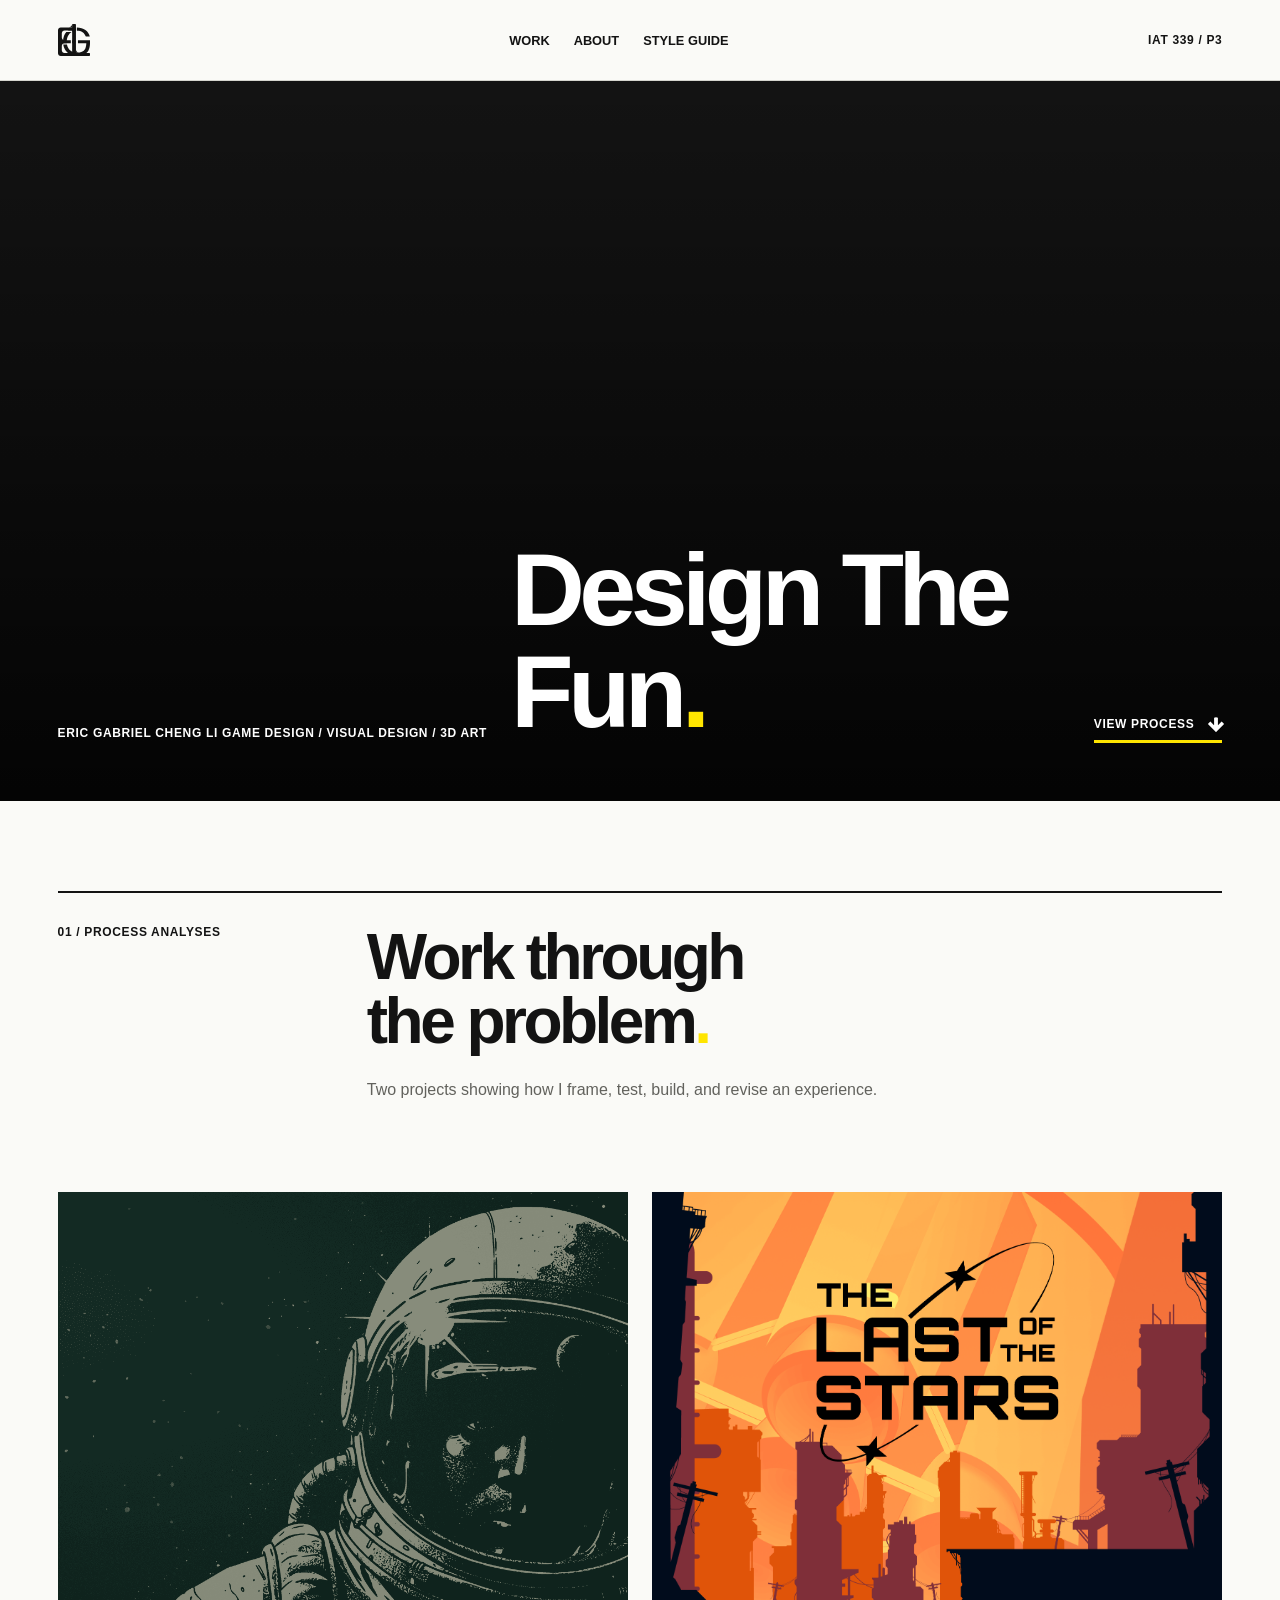
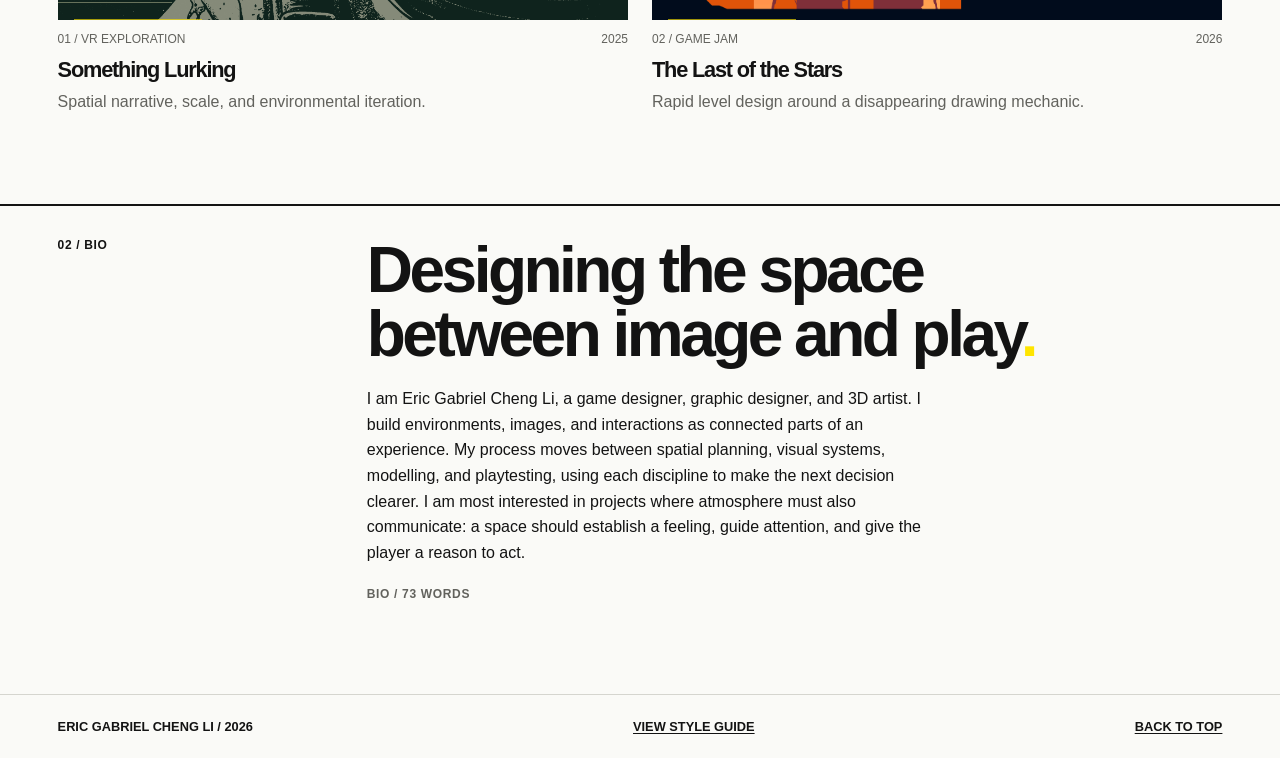
==== commit 460a958d: "Update landing hero and project button markup" ====
--- a/index.html
+++ b/index.html
@@ -3,11 +3,7 @@
   <head>
     <meta charset="utf-8" />
     <meta name="viewport" content="width=device-width,initial-scale=1" />
-    <meta
-      name="description"
-      content="Eric Gabriel Cheng Li — game design, graphic design, and 3D art portfolio process studies."
-    />
-    <title>Eric Gabriel Cheng Li — Portfolio Process</title>
+    <title>Eric Gabriel Cheng Li / Portfolio Process</title>
     <link rel="icon" href="assets/favicon.svg" type="image/svg+xml" />
     <link rel="stylesheet" href="css/style.css" />
   </head>
@@ -55,7 +51,7 @@
         <div class="hero-overlay">
           <p class="micro">ERIC GABRIEL CHENG LI GAME DESIGN / VISUAL DESIGN / 3D ART</p>
           <h1 id="hero-title">
-            Spaces become<br />playable ideas<span>.</span>
+            Design The<br />Fun<span>.</span>
           </h1>
           <a class="hero-scroll" href="#work"
             >VIEW PROCESS
@@ -77,7 +73,7 @@
                 alt="Astronaut artwork and environment studies for Something Lurking"
               /><span
                 >VIEW PROJECT
-                <i class="svg-arrow arrow-up-right" aria-hidden="true"></i
+                <span class="svg-arrow arrow-up-right" aria-hidden="true"></span
               ></span>
             </div>
             <div class="project-meta">
@@ -92,7 +88,7 @@
                 alt="The Last of the Stars orange city title artwork"
               /><span
                 >VIEW PROJECT
-                <i class="svg-arrow arrow-up-right" aria-hidden="true"></i
+                <span class="svg-arrow arrow-up-right" aria-hidden="true"></span
               ></span>
             </div>
             <div class="project-meta">
--- a/css/style.css
+++ b/css/style.css
@@ -251,7 +251,6 @@
   grid-column: 2;
 }
 .section-heading > p,
-.component-note,
 .word-count,
 .analysis-count {
   color: var(--muted);
@@ -300,6 +299,7 @@
 .project-card:is(:hover, :focus-visible) .project-image > span {
   transform: none;
 }
+
 .project-card:is(:hover, :focus-visible) img {
   transform: scale(1.025);
 }
@@ -489,18 +489,3 @@
     flex-direction: column;
   }
 }
-@media (prefers-reduced-motion: reduce) {
-  html {
-    scroll-behavior: auto;
-  }
-  .hero-frame {
-    animation: none;
-  }
-  .hero-frame:first-child {
-    opacity: 1;
-  }
-  .project-image img,
-  .project-image > span {
-    transition: none;
-  }
-}
